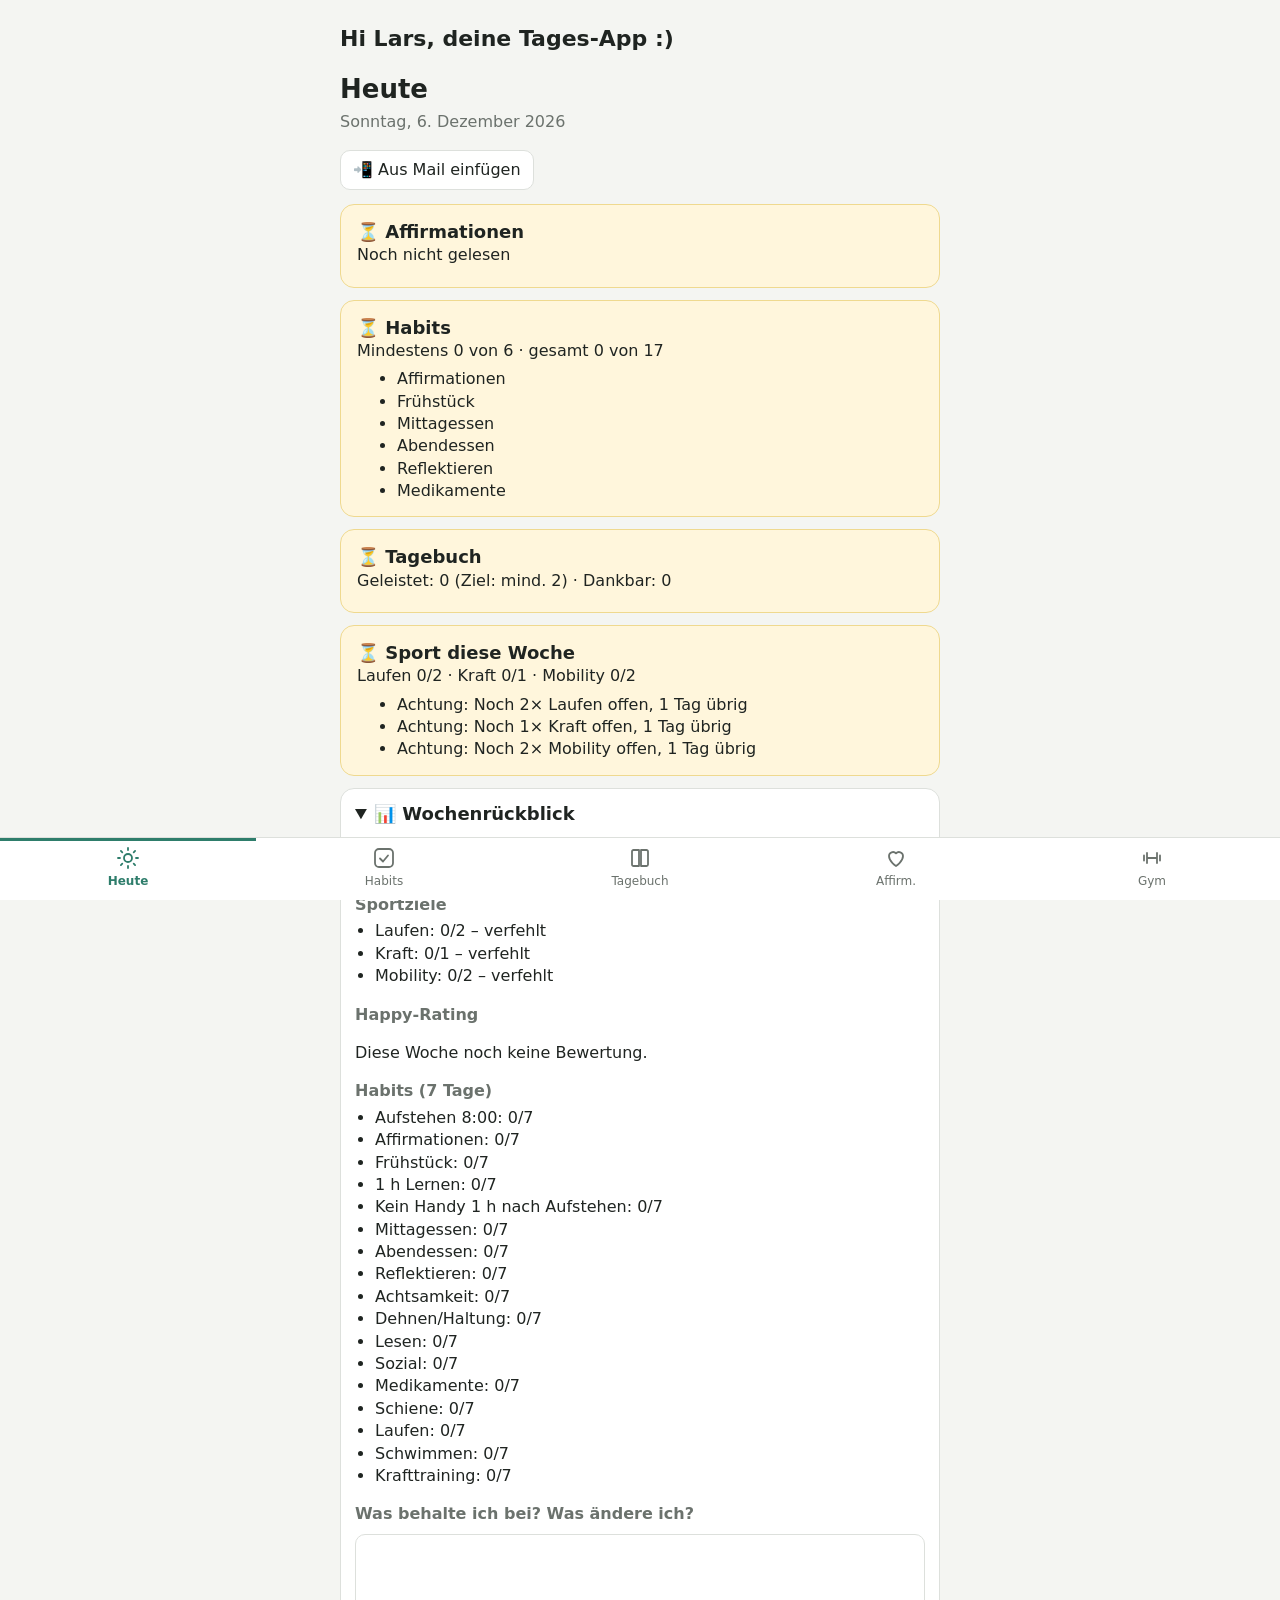
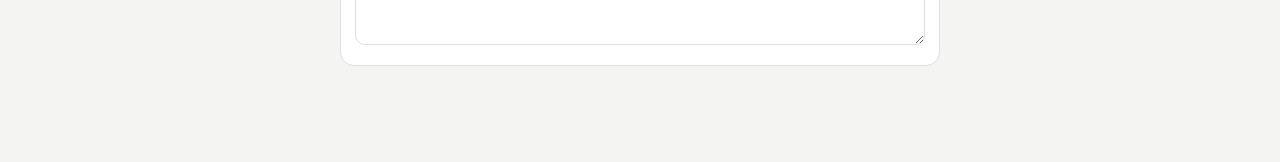
==== familie/index.html @ b6cd736b "Unterapp „Mein Tag“ in familie/: Kopie mit eigenem Speicher, Service Worker und Icon Haupt-App räumt" ====
<!DOCTYPE html>
<html lang="de">
<head>
  <!-- Zeichensatz: damit Umlaute (ä, ö, ü) richtig angezeigt werden -->
  <meta charset="UTF-8">
  <!-- Damit die Seite auf dem Handy nicht winzig verkleinert dargestellt wird -->
  <meta name="viewport" content="width=device-width, initial-scale=1, maximum-scale=1, user-scalable=no">
  <title>Mein Tag</title>
  <!-- Verbindet die Seite mit der Datei für das Aussehen -->
  <link rel="stylesheet" href="style.css">

  <!-- Der „Ausweis“ der App: Name, Symbol, Farben (für „Zum Startbildschirm“) -->
  <link rel="manifest" href="manifest.json">
  <!-- Symbol für iPhone/iPad und für den Browser-Tab -->
  <link rel="apple-touch-icon" href="apple-touch-icon.png">
  <link rel="icon" href="icon-192.png">
  <!-- Farbe der Statusleiste oben auf dem Handy -->
  <meta name="theme-color" content="#000000">
</head>
<body>
  <h1>Hi Lars, deine Tages-App :)</h1>

  <section id="heute">
    <h2>Heute</h2>
    <p id="heute-datum"></p>

    <!-- App-Code aus der Morgen-/Abend-Mail übernehmen (bleibt nur auf diesem Gerät) -->
    <button id="mailcode-knopf" class="nebenknopf">📲 Aus Mail einfügen</button>
    <p id="mailcode-meldung" class="hinweis"></p>
    <div id="mailcode-feld" class="versteckt">
      <p class="hinweis">Kopiere den App-Code aus der Mail (beginnt mit TAGESAPP1.) und füge ihn hier ein:</p>
      <textarea id="mailcode-text" rows="3"></textarea>
      <button id="mailcode-uebernehmen">Übernehmen</button>
    </div>
    <!-- Die Kästen füllt app.js automatisch -->
    <div id="heute-kaesten"></div>

    <!-- Wochenrückblick: aufklappbar, sonntags automatisch offen -->
    <details id="wochenrueckblick">
      <summary>📊 Wochenrückblick</summary>
      <div class="tagesleiste">
        <button id="woche-zurueck" title="Vorherige Woche">‹</button>
        <span id="woche-anzeige"></span>
        <button id="woche-vor" title="Nächste Woche">›</button>
      </div>
      <div id="wochenrueckblick-inhalt"></div>
    </details>
  </section>

  <section id="habits">
    <h2>Habits</h2>
    <!-- Datumsleiste zum Blättern (füllt app.js) – gleiche Leiste gibt es im Tagebuch -->
    <div class="tagesleiste">
      <button class="tag-zurueck" title="Vorheriger Tag">‹</button>
      <span class="tag-anzeige"></span>
      <button class="tag-vor" title="Nächster Tag">›</button>
    </div>
    <p class="frueherer-tag versteckt">
      Du bearbeitest einen früheren Tag. <button class="zu-heute">Zurück zu heute</button>
    </p>
    <p class="hinweis">Tippen: leer → ✓ erledigt → ½ teilweise → leer</p>
    <!-- Die Habits füllt app.js hier automatisch hinein -->
    <ul id="habit-liste"></ul>

    <!-- Tägliches Glücks-Rating -->
    <div id="happy">
      <label for="happy-regler">Wie happy war ich?</label>
      <output id="happy-wert">–</output>
      <input id="happy-regler" type="range" min="1" max="10" step="0.5" value="7">
    </div>

    <!-- Bearbeiten: Habits hinzufügen, umbenennen, entfernen -->
    <button id="habits-bearbeiten-knopf" class="nebenknopf">Habits bearbeiten</button>
    <form id="habit-neu" class="versteckt">
      <input id="habit-neu-name" placeholder="Neues Habit, z. B. Wasser trinken" required>
      <button type="submit">Hinzufügen</button>
    </form>

    <!-- Alten Verlauf aus der Notizen-App übernehmen (passiert nur auf diesem Gerät) -->
    <details id="import">
      <summary>Verlauf importieren</summary>
      <p class="hinweis">
        Kopiere die ganze Tabelle aus deiner Notizen-App (mit der Datumszeile oben)
        und füge sie hier ein. Die Daten bleiben nur auf diesem Gerät.
      </p>
      <textarea id="import-text" rows="6" placeholder="Tabelle hier einfügen …"></textarea>
      <button id="import-pruefen" class="nebenknopf">Prüfen</button>
      <p id="import-vorschau"></p>
      <button id="import-uebernehmen" class="versteckt">Übernehmen</button>
    </details>
  </section>

  <section id="tagebuch">
    <h2>Tagebuch</h2>
    <div class="tagesleiste">
      <button class="tag-zurueck" title="Vorheriger Tag">‹</button>
      <span class="tag-anzeige"></span>
      <button class="tag-vor" title="Nächster Tag">›</button>
    </div>
    <p class="frueherer-tag versteckt">
      Du bearbeitest einen früheren Tag. <button class="zu-heute">Zurück zu heute</button>
    </p>
    <!--
      Pro Liste ein Behälter für die Felder (füllt app.js) und ein „+“-Knopf darunter.
      data-art sagt, zu welcher Liste der Knopf gehört (dankbar oder fuerMich).
    -->
    <h3>Wofür ich dankbar bin</h3>
    <div id="tagebuch-dankbar"></div>
    <button class="tagebuch-plus" data-art="dankbar" title="Weiteres Feld">+</button>

    <h3>Was ich für mich getan habe</h3>
    <div id="tagebuch-fuerMich"></div>
    <button class="tagebuch-plus" data-art="fuerMich" title="Weiteres Feld">+</button>

    <h3>Frühere Tage</h3>
    <!-- Das Archiv füllt app.js hier automatisch hinein -->
    <div id="tagebuch-archiv"></div>
  </section>

  <section id="affirmationen">
    <h2>Affirmationen</h2>
    <!-- Die Sätze füllt app.js hier automatisch hinein -->
    <div id="affirmationen-text"></div>
    <button id="affirmationen-gelesen">Heute gelesen ✓</button>

    <!-- Text bearbeiten: wird nur auf diesem Gerät gespeichert -->
    <details id="affirmationen-bearbeiten">
      <summary>Affirmationen bearbeiten</summary>
      <p class="hinweis">
        Ein Satz pro Zeile. Zeilen mit <b>#</b> am Anfang werden Zwischenüberschriften,
        Zeilen mit <b>!</b> am Anfang werden hervorgehoben.
      </p>
      <textarea id="affirmationen-eingabe" rows="12"></textarea>
      <button id="affirmationen-speichern">Speichern</button>
    </details>
  </section>

  <!-- Untere Leiste zum Umschalten. data-bereich sagt, welche section der Knopf zeigt. -->
  <section id="gym">
    <h2>Gym</h2>
    <div class="tagesleiste">
      <button class="tag-zurueck" title="Vorheriger Tag">‹</button>
      <span class="tag-anzeige"></span>
      <button class="tag-vor" title="Nächster Tag">›</button>
    </div>
    <p class="frueherer-tag versteckt">
      Du bearbeitest einen früheren Tag. <button class="zu-heute">Zurück zu heute</button>
    </p>

    <!-- Welche Einheit? Der Plan schlägt sie nach Datum vor (Mo/Mi/Fr, A und B im Wechsel).
         Die Beschriftung der Knöpfe setzt app.js aus dem Plan. -->
    <div id="gym-einheiten">
      <button data-einheit="A">Gym A</button>
      <button data-einheit="B">Gym B</button>
    </div>
    <p id="gym-hinweis" class="hinweis"></p>

    <!-- Infofeld: gilt für alle Übungen -->
    <div class="gym-info">
      <strong>2 Sätze à 6–10 Wiederholungen · ca. 90 Sek. Satzpause</strong>
      <span>Vorher: 5–10 min laufen</span>
    </div>

    <!-- Die Übungen füllt app.js automatisch -->
    <div id="gym-uebungen"></div>

    <!-- Plan ändern: ✏️ ▲ ▼ ✕ und neue Übungen -->
    <button id="gym-bearbeiten-knopf" class="nebenknopf">✏️ Plan bearbeiten</button>

    <!-- Plan und bisherige Trainings per Code übernehmen (nur im Bearbeiten-Modus sichtbar) -->
    <details id="gym-import" class="versteckt">
      <summary>Plan und Training importieren</summary>
      <p class="hinweis">
        Füge hier den Plan-Code ein (beginnt mit GYMPLAN1.). Er ersetzt deinen Plan,
        schon gemachte Sätze bleiben erhalten. Alles bleibt auf diesem Gerät.
      </p>
      <textarea id="gym-import-text" rows="4" placeholder="GYMPLAN1.…"></textarea>
      <button id="gym-import-pruefen" class="nebenknopf">Prüfen</button>
      <p id="gym-import-meldung" class="hinweis"></p>
      <button id="gym-import-uebernehmen" class="versteckt">Übernehmen</button>
    </details>

    <!-- Fortschritt: Plan-Ring, Gesamtkurve und eine kleine Linie pro Übung -->
    <details id="gym-fortschritt" open>
      <summary>📈 Fortschritt</summary>
      <div id="gym-fortschritt-inhalt"></div>
    </details>
  </section>

  <!-- Die Symbole sind kleine selbst gezeichnete SVG-Bilder (Linien statt Fotos),
       sie färben sich automatisch mit der Textfarbe (currentColor). -->
  <nav>
    <button data-bereich="heute">
      <svg viewBox="0 0 24 24" aria-hidden="true"><circle cx="12" cy="12" r="4"/><path d="M12 2v2M12 20v2M2 12h2M20 12h2M4.9 4.9l1.4 1.4M17.7 17.7l1.4 1.4M4.9 19.1l1.4-1.4M17.7 6.3l1.4-1.4"/></svg>
      Heute
    </button>
    <button data-bereich="habits">
      <svg viewBox="0 0 24 24" aria-hidden="true"><rect x="3" y="3" width="18" height="18" rx="4"/><path d="M8 12.5l3 3 5-6"/></svg>
      Habits
    </button>
    <button data-bereich="tagebuch">
      <svg viewBox="0 0 24 24" aria-hidden="true"><path d="M4 5.5C4 4.7 4.7 4 5.5 4H11v16H5.5c-.8 0-1.5-.7-1.5-1.5zM20 5.5c0-.8-.7-1.5-1.5-1.5H13v16h5.5c.8 0 1.5-.7 1.5-1.5z"/></svg>
      Tagebuch
    </button>
    <button data-bereich="affirmationen">
      <svg viewBox="0 0 24 24" aria-hidden="true"><path d="M12 20s-7-4.4-7-10a4 4 0 0 1 7-2.6A4 4 0 0 1 19 10c0 5.6-7 10-7 10z"/></svg>
      Affirm.
    </button>
    <button data-bereich="gym">
      <svg viewBox="0 0 24 24" aria-hidden="true"><path d="M7 7v10M17 7v10M4 9.5v5M20 9.5v5M7 12h10"/></svg>
      Gym
    </button>
  </nav>

  <!-- Das JavaScript kommt ganz ans Ende, damit die Bereiche schon geladen sind -->
  <script src="app.js"></script>
</body>
</html>
---- familie/style.css ----
/* ===== Farbpalette =====
   Alle Farben stehen hier an EINER Stelle (sogenannte CSS-Variablen).
   Weiter unten wird nur noch mit var(--name) auf sie verwiesen.
   Probier's aus: Ändere --akzent, und die ganze App bekommt eine neue Farbe. */
:root {
  --akzent: #2e7d6b;          /* Hauptfarbe: Knöpfe, aktiver Tab, Haken */
  --hintergrund: #f4f5f2;     /* Seitenhintergrund */
  --karte: #ffffff;           /* Hintergrund von Kästen und Feldern */
  --text: #1f2421;
  --text-leise: #6b726d;      /* Nebeninfos wie Datum */
  --rand: #dde0dc;
  --offen: #fff6dc;           /* Startseite: noch offen */
  --offen-rand: #efd98f;
  --fertig: #e3f3e8;          /* Startseite: erledigt */
  --fertig-rand: #9fd1ae;
  --warnung: #c62828;         /* überfällige ToDos */
  color-scheme: light dark;   /* Datumsauswahl & Häkchen passen sich hell/dunkel an */
}

/* Dunkelmodus: Wenn das Handy dunkel eingestellt ist, gelten diese Farben */
@media (prefers-color-scheme: dark) {
  :root {
    --akzent: #6fcfb4;
    --hintergrund: #141716;
    --karte: #1f2321;
    --text: #e8ebe9;
    --text-leise: #9aa29d;
    --rand: #343a37;
    --offen: #3a3320;
    --offen-rand: #6b5b2a;
    --fertig: #1d3326;
    --fertig-rand: #2f5d40;
    --warnung: #ff8a80;
  }
}


/* ===== Grundlayout ===== */
/* Kein Doppeltipp-Zoom, keine automatische Textvergrößerung beim Drehen des Handys */
html {
  touch-action: manipulation;
  -webkit-text-size-adjust: 100%;
}

body {
  font-family: system-ui, sans-serif;
  background: var(--hintergrund);
  color: var(--text);
  margin: 0 auto;
  max-width: 600px;              /* auf großen Bildschirmen nicht zu breit */
  padding: 16px 16px 96px;       /* unten Platz lassen für die Leiste */
  line-height: 1.4;
}

h1 {
  font-size: 22px;
  margin: 8px 0 16px;
}

h2 {
  font-size: 26px;
  margin: 0 0 12px;
}

h3 {
  font-size: 16px;
  color: var(--text-leise);
  margin: 24px 0 8px;
}

/* Alle Eingabefelder und Knöpfe: gleiche Grundform */
input,
button {
  font: inherit;
  color: var(--text);
  background: var(--karte);
  border: 1px solid var(--rand);
  border-radius: 10px;
}

input {
  padding: 10px 12px;
}

select {
  font: inherit;
  color: var(--text);
  background: var(--karte);
  border: 1px solid var(--rand);
  border-radius: 10px;
  padding: 10px 12px;
}

button {
  padding: 8px 12px;
  cursor: pointer;
}

/* Knöpfe „Hinzufügen“: in der Akzentfarbe */
button[type="submit"] {
  background: var(--akzent);
  border-color: var(--akzent);
  color: var(--karte);
  font-weight: 600;
}



/* ===== Untere Leiste ===== */
nav {
  position: fixed;
  bottom: 0;
  left: 0;
  right: 0;
  display: flex;
  background: var(--karte);
  border-top: 1px solid var(--rand);
}

nav button {
  flex: 1;                       /* alle fünf Knöpfe gleich breit */
  display: flex;
  flex-direction: column;        /* Symbol oben, Wort darunter */
  align-items: center;
  gap: 3px;
  padding: 8px 2px 10px;
  font-size: 12px;
  border: none;
  border-radius: 0;
  background: none;
  color: var(--text-leise);
}

/* Die Symbole: nur Linien, Farbe = Textfarbe des Knopfs */
nav svg {
  width: 24px;
  height: 24px;
  fill: none;
  stroke: currentColor;
  stroke-width: 1.8;
  stroke-linecap: round;
  stroke-linejoin: round;
}

/* Der Knopf des gerade offenen Bereichs */
nav button.aktiv {
  color: var(--akzent);
  font-weight: bold;
  box-shadow: inset 0 3px 0 var(--akzent); /* farbiger Strich oben */
}


/* Kleine Erklärtexte */
.hinweis {
  color: var(--text-leise);
  font-size: 14px;
}

/* Fehlermeldung beim App-Code: gut sichtbar */
.hinweis.fehler {
  color: var(--warnung);
  background: var(--karte);
  border: 1px solid var(--warnung);
  border-radius: 10px;
  padding: 10px 12px;
}

/* Unauffällige Knöpfe wie „Habits bearbeiten“ oder „Prüfen“ */
.nebenknopf {
  display: block;
  margin: 8px 0 12px;
}

/* Große Textfelder (Import, Affirmationen bearbeiten) */
textarea {
  display: block;
  width: 100%;
  box-sizing: border-box;
  font: inherit;
  font-size: 16px;               /* unter 16 px zoomt das iPhone beim Antippen von selbst hinein */
  color: var(--text);
  background: var(--karte);
  border: 1px solid var(--rand);
  border-radius: 10px;
  padding: 10px 12px;
  margin: 8px 0;
}

/* Aufklapp-Kästen (Import, Affirmationen bearbeiten) */
#import,
#gym-import,
#affirmationen-bearbeiten {
  margin-top: 16px;
  padding: 12px 14px;
  background: var(--karte);
  border: 1px solid var(--rand);
  border-radius: 12px;
}

#import summary,
#gym-import summary,
#affirmationen-bearbeiten summary {
  cursor: pointer;
  color: var(--text-leise);
}


/* ===== Datumsleiste (Habits und Tagebuch) ===== */
.tagesleiste {
  display: flex;
  align-items: center;
  gap: 8px;
  margin-bottom: 8px;
}

.tagesleiste button {
  font-size: 22px;
  line-height: 1;
  padding: 8px 16px;
}

.tagesleiste button:disabled {
  opacity: 0.3;                  /* „›“ ist blass, wenn man schon bei heute ist */
  cursor: default;
}

.tag-anzeige,
#woche-anzeige {
  flex: 1;
  text-align: center;
  font-weight: 600;
}

/* Hinweis, wenn ein früherer Tag offen ist */
.frueherer-tag {
  background: var(--offen);
  border: 1px solid var(--offen-rand);
  border-radius: 12px;
  padding: 10px 12px;
  font-size: 15px;
}

.frueherer-tag button {
  margin-left: 4px;
  padding: 4px 10px;
  font-size: 14px;
}


/* ===== Habits ===== */
#habit-liste {
  list-style: none;
  padding: 0;
  margin: 0 0 16px;
}

#habit-liste li {
  display: flex;
  align-items: center;
  gap: 4px;
  margin-bottom: 6px;
}

/* Jedes Habit ist ein großer Knopf über die ganze Breite */
#habit-liste button.habit {
  flex: 1;                       /* nimmt den ganzen freien Platz */
  display: flex;
  align-items: center;
  gap: 12px;
  text-align: left;
  padding: 10px 12px;
  font-size: 17px;
  border-radius: 12px;
}

/* Das Kästchen links: leer, ✓ oder ½ */
.kaestchen {
  flex: none;
  width: 26px;
  height: 26px;
  border: 2px solid var(--rand);
  border-radius: 7px;
  display: flex;
  align-items: center;
  justify-content: center;
  font-weight: bold;
}

/* Erledigt: Kästchen voll in der Akzentfarbe */
#habit-liste .erledigt .kaestchen {
  background: var(--akzent);
  border-color: var(--akzent);
  color: var(--karte);
}

/* Teilweise: Kästchen mit farbigem Rand */
#habit-liste .teilweise .kaestchen {
  border-color: var(--akzent);
  color: var(--akzent);
}

/* ✏️ und ✕ nur im Bearbeiten-Modus zeigen */
#habit-liste button.bearbeiten {
  display: none;
  border: none;
  background: none;
  color: var(--text-leise);
}

#habit-liste.bearbeiten-modus button.bearbeiten {
  display: block;
}

/* Formular zum Hinzufügen */
#habit-neu {
  display: flex;
  gap: 8px;
  margin-bottom: 16px;
}

#habit-neu input {
  flex: 1;
}

/* Glücks-Rating */
#happy {
  display: flex;
  flex-wrap: wrap;
  align-items: center;
  justify-content: space-between;
  background: var(--karte);
  border: 1px solid var(--rand);
  border-radius: 12px;
  padding: 12px 14px;
}

#happy-wert {
  font-size: 22px;
  font-weight: bold;
  color: var(--akzent);
}

#happy-regler {
  flex: 1 1 100%;
  accent-color: var(--akzent);
  padding: 0;
  border: none;
  margin-top: 8px;
}

#happy-regler.unbewertet {
  opacity: 0.4;                  /* blass, solange heute noch nicht bewertet */
}

#import-uebernehmen,
#gym-import-uebernehmen {
  background: var(--akzent);
  border-color: var(--akzent);
  color: var(--karte);
  font-weight: 600;
}


/* ===== Gym ===== */
/* Farben der zwei Einheiten (Kurve und Legende) */
:root {
  --gym-a: #2e7d6b;
  --gym-b: #4a6fa5;
}

@media (prefers-color-scheme: dark) {
  :root {
    --gym-a: #6fcfb4;
    --gym-b: #8fb0e0;
  }
}

/* Auswahl Gym A / Gym B: zwei gleich breite Knöpfe */
#gym-einheiten {
  display: flex;
  gap: 8px;
  margin: 8px 0 4px;
}

#gym-einheiten button {
  flex: 1;
  padding: 10px;
  font-weight: 600;
}

#gym-einheiten button.aktiv {
  background: var(--akzent);
  border-color: var(--akzent);
  color: var(--karte);
}

/* Infofeld unter der Auswahl */
.gym-info {
  background: var(--karte);
  border: 1px solid var(--rand);
  border-radius: 12px;
  padding: 10px 14px;
  margin: 8px 0 12px;
  font-size: 14px;
}

.gym-info span {
  display: block;
  margin-top: 2px;
  color: var(--text-leise);
}

/* Eine Übung = eine Karte */
.gym-uebung {
  background: var(--karte);
  border: 1px solid var(--rand);
  border-radius: 12px;
  padding: 12px 14px;
  margin-bottom: 10px;
}

.gym-uebung strong {
  display: block;
}

/* Kleine graue Zeile: Gewichtsart · Pause · Notiz */
.gym-meta {
  display: block;
  font-size: 13px;
  color: var(--text-leise);
  margin: 2px 0 6px;
}

/* Hinweis „Gewicht erhöhen / reduzieren“ */
.gym-tipp {
  display: block;
  font-size: 14px;
  color: var(--akzent);
  margin-bottom: 6px;
}

/* Eine Satz-Zeile: „1 [kg] [Wdh.] [✓] Letztes Mal …“ */
.gym-satz {
  display: flex;
  align-items: center;
  gap: 6px;
  margin-top: 6px;
}

.gym-nummer {
  flex: none;
  width: 16px;
  font-size: 14px;
  color: var(--text-leise);
}

.gym-satz input {
  width: 54px;
  padding: 8px;
  text-align: center;
}

/* Vorgefüllter Vorschlag, noch nicht bestätigt: blass */
.gym-satz input.vorschlag {
  color: var(--text-leise);
}

.gym-haken {
  flex: none;
  width: 38px;
  padding: 8px 0;
  color: var(--text-leise);
}

/* Übung zum Abhaken (z. B. Dehnen): Name links, ✓ rechts */
.gym-haken-karte {
  display: flex;
  align-items: center;
  justify-content: space-between;
}

/* Gemachter Satz: ✓ in der Akzentfarbe, Felder mit grünem Rand */
.gym-satz.gemacht .gym-haken,
.gym-haken-karte.gemacht .gym-haken {
  background: var(--akzent);
  border-color: var(--akzent);
  color: var(--karte);
  font-weight: 700;
}

.gym-satz.gemacht input,
.gym-haken-karte.gemacht {
  border-color: var(--akzent);
}

.gym-letztes {
  flex: 1;
  font-size: 12px;
  color: var(--text-leise);
  text-align: right;
}

.gym-letztes.besser {
  color: var(--akzent);
  font-weight: 600;
}

/* Plan bearbeiten: eine Zeile pro Übung mit ▲ ▼ Name ✏️ ✕ */
.gym-edit-zeile {
  display: flex;
  align-items: center;
  gap: 4px;
  background: var(--karte);
  border: 1px solid var(--rand);
  border-radius: 12px;
  padding: 6px 8px;
  margin-bottom: 6px;
}

.gym-edit-zeile button {
  flex: none;
  padding: 8px 10px;
  border: none;
  background: none;
  color: var(--text-leise);
}

.gym-edit-zeile button:disabled {
  opacity: 0.25;
  cursor: default;
}

.gym-edit-name {
  flex: 1;
  font-size: 16px;
}

/* Formular für eine Übung */
.gym-edit-form {
  background: var(--karte);
  border: 1px solid var(--akzent);
  border-radius: 12px;
  padding: 12px 14px;
  margin-bottom: 10px;
}

.gym-edit-form label {
  display: block;
  margin-bottom: 8px;
}

.gym-edit-form label span {
  display: block;
  font-size: 13px;
  color: var(--text-leise);
  margin-bottom: 2px;
}

.gym-edit-form input,
.gym-edit-form select {
  width: 100%;
  box-sizing: border-box;
}

.gym-edit-knoepfe {
  display: flex;
  gap: 8px;
}

.gym-edit-knoepfe button[type="submit"] {
  flex: 1;
}

/* Fortschritt */
#gym-fortschritt {
  margin-top: 16px;
  padding: 12px 14px;
  background: var(--karte);
  border: 1px solid var(--rand);
  border-radius: 14px;
}

#gym-fortschritt summary {
  cursor: pointer;
  font-size: 18px;
  font-weight: bold;
}

/* Plan-Ring mit Text daneben */
.gym-ring-zeile {
  display: flex;
  align-items: center;
  gap: 16px;
  margin: 10px 0 4px;
}

.gym-ring-zeile > div {
  display: flex;
  flex-direction: column;
  gap: 2px;
  font-size: 14px;
  color: var(--text-leise);
}

.gym-ring-zeile strong {
  font-size: 18px;
  color: var(--text);
}

.gym-ring {
  flex: none;
  width: 104px;
  height: 104px;
}

.gym-ring .ring-spur {
  fill: none;
  stroke: var(--rand);
  stroke-width: 10;
}

.gym-ring .ring-fuellung {
  fill: none;
  stroke: var(--akzent);
  stroke-width: 10;
  stroke-linecap: round;
}

.gym-ring .ring-zahl {
  fill: var(--text);
  font-size: 22px;
  font-weight: 700;
}

/* Gesamtkurve */
.gym-kurve {
  width: 100%;
  height: auto;
  display: block;
  margin: 8px 0 0;
}

.gym-kurve .nulllinie {
  stroke: var(--rand);
  stroke-width: 1;
  stroke-dasharray: 4 3;
}

.gym-kurve .verlauf {
  fill: none;
  stroke: var(--text-leise);
  stroke-width: 2;
  stroke-linejoin: round;
}

.gym-kurve .achse {
  fill: var(--text-leise);
  font-size: 10px;
}

.gym-kurve .punkt { stroke: var(--karte); stroke-width: 2; }
.gym-kurve .punkt.A, .punkt-legende.A { fill: var(--gym-a); background: var(--gym-a); }
.gym-kurve .punkt.B, .punkt-legende.B { fill: var(--gym-b); background: var(--gym-b); }

/* Kleine farbige Punkte in der Legende */
.punkt-legende {
  display: inline-block;
  width: 10px;
  height: 10px;
  border-radius: 50%;
  margin: 0 4px 0 8px;
}

/* Eine kleine Linie pro Übung: Name | Linie | Prozent */
.gym-fortschritt-zeile {
  display: grid;
  grid-template-columns: 1fr 120px 3.6em;
  align-items: center;
  gap: 8px;
  font-size: 14px;
  margin: 6px 0;
}

.gym-fortschritt-zeile .wert {
  text-align: right;
  font-variant-numeric: tabular-nums;
}

.gym-fortschritt-zeile .wert.minus {
  color: var(--warnung);
}

.gym-linie {
  width: 120px;
  height: 28px;
}

.gym-linie .linie {
  fill: none;
  stroke: var(--akzent);
  stroke-width: 2;
  stroke-linejoin: round;
  stroke-linecap: round;
}

.gym-linie .linie-punkt {
  fill: var(--akzent);
}


/* ===== Affirmationen ===== */
#affirmationen-text ul {
  list-style: none;
  padding: 0;
  margin: 0;
}

#affirmationen-text li {
  font-size: 18px;
  padding: 10px 0;
  border-bottom: 1px solid var(--rand);
}

/* Die besondere Zeile am Ende („! …“) */
.hervorgehoben {
  margin: 20px 0;
  padding: 16px;
  font-size: 19px;
  font-weight: 600;
  text-align: center;
  background: var(--fertig);
  border: 1px solid var(--fertig-rand);
  border-radius: 14px;
}

#affirmationen-gelesen {
  display: block;
  width: 100%;
  margin-top: 8px;
  padding: 14px;
  font-weight: 600;
  background: var(--akzent);
  border-color: var(--akzent);
  color: var(--karte);
}

/* Nach dem Antippen: dezent, damit der Lächel-Kasten auffälliger bleibt */
#affirmationen-gelesen.fertig {
  background: var(--karte);
  border-color: var(--rand);
  color: var(--akzent);
}


/* ===== Tagebuch ===== */
.tagebuch-feld {
  display: block;
  width: 100%;
  box-sizing: border-box;        /* Rand zählt zur Breite, sonst ragt das Feld rechts raus */
  margin-bottom: 8px;
}

/* „+“-Knopf unter jeder Liste: ein weiteres Feld */
.tagebuch-plus {
  display: block;
  width: 100%;
  padding: 8px;
  font-size: 22px;
  line-height: 1;
  color: var(--akzent);
  background: none;
  border: 1px dashed var(--akzent);
}

/* Archiv: jeder frühere Tag ein aufklappbarer Kasten */
#tagebuch-archiv {
  color: var(--text-leise);
}

#tagebuch-archiv details {
  background: var(--karte);
  color: var(--text);
  border: 1px solid var(--rand);
  border-radius: 12px;
  padding: 12px 14px;
  margin-bottom: 8px;
}

#tagebuch-archiv summary {
  cursor: pointer;
}

#tagebuch-archiv strong {
  display: block;
  margin-top: 10px;
}

#tagebuch-archiv ul {
  margin: 4px 0;
}


/* ===== Startseite ===== */
#heute-datum {
  color: var(--text-leise);
  margin-top: -8px;
}

.heute-kasten {
  display: block;
  width: 100%;
  text-align: left;
  background: var(--offen);      /* gelblich = noch offen */
  border: 1px solid var(--offen-rand);
  border-radius: 14px;
  padding: 14px 16px;
  margin-bottom: 12px;
}

.heute-kasten.fertig {
  background: var(--fertig);     /* grünlich = erledigt */
  border-color: var(--fertig-rand);
}

.heute-kasten strong {
  display: block;
  font-size: 18px;
}

.heute-kasten ul {
  margin: 6px 0 0;
}

/* Neutrale Kästen (Schlafenszeit, Infos aus der Mail): weder gelb noch grün */
.heute-kasten.neutral {
  box-sizing: border-box;
  background: var(--karte);
  border-color: var(--rand);
}

.heute-kasten.neutral input {
  padding: 2px 6px;
  margin: 0 2px;
}

/* Wochenrückblick */
#wochenrueckblick {
  margin-top: 4px;
  padding: 12px 14px;
  background: var(--karte);
  border: 1px solid var(--rand);
  border-radius: 14px;
}

#wochenrueckblick summary {
  cursor: pointer;
  font-size: 18px;
  font-weight: bold;
}

#wochenrueckblick .tagesleiste {
  margin-top: 12px;
}

#wochenrueckblick h3 {
  margin: 16px 0 4px;
}

#wochenrueckblick ul {
  margin: 0;
  padding-left: 20px;
}


/* ===== Hilfsklasse ===== */
/* Wer diese Klasse hat, wird nicht angezeigt (für die Tab-Navigation) */
.versteckt {
  display: none !important; /* !important = gewinnt immer, auch gegen Regeln mit #id */
}
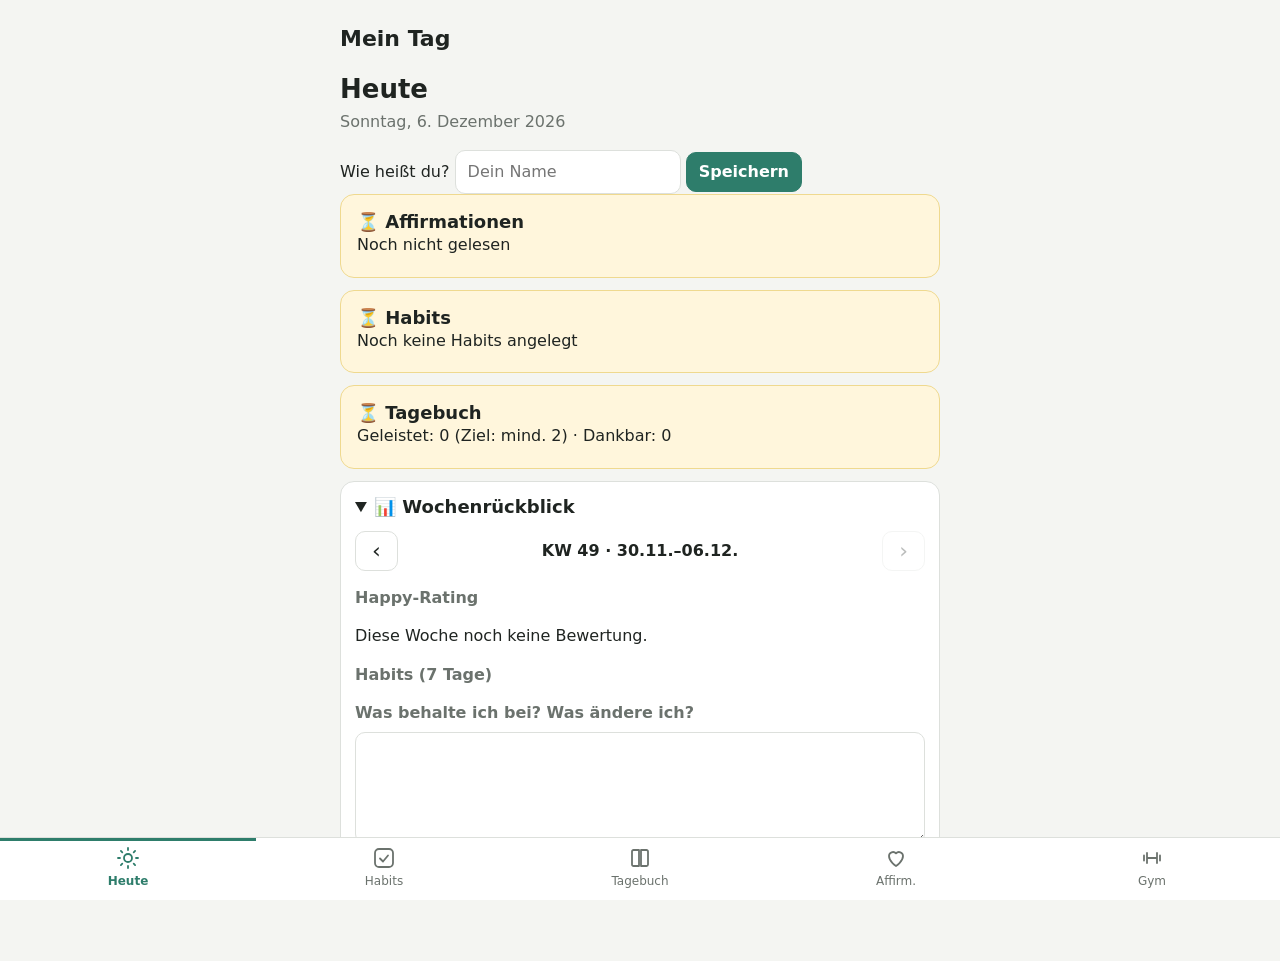
==== commit 36bae61e: "Mein Tag: Persönliches entfernt, leerer Start Kein Mail-Code, keine Morgenroutine-Challenge, kein Im" ====
--- a/familie/index.html
+++ b/familie/index.html
@@ -18,20 +18,20 @@
   <meta name="theme-color" content="#000000">
 </head>
 <body>
-  <h1>Hi Lars, deine Tages-App :)</h1>
+  <!-- „Hallo …“ mit Namen, sonst „Mein Tag“ (setzt app.js) -->
+  <h1 id="begruessung">Mein Tag</h1>
 
   <section id="heute">
     <h2>Heute</h2>
     <p id="heute-datum"></p>
 
-    <!-- App-Code aus der Morgen-/Abend-Mail übernehmen (bleibt nur auf diesem Gerät) -->
-    <button id="mailcode-knopf" class="nebenknopf">📲 Aus Mail einfügen</button>
-    <p id="mailcode-meldung" class="hinweis"></p>
-    <div id="mailcode-feld" class="versteckt">
-      <p class="hinweis">Kopiere den App-Code aus der Mail (beginnt mit TAGESAPP1.) und füge ihn hier ein:</p>
-      <textarea id="mailcode-text" rows="3"></textarea>
-      <button id="mailcode-uebernehmen">Übernehmen</button>
-    </div>
+    <!-- Erster Start: Namen eintragen (verschwindet danach) -->
+    <form id="name-form" class="versteckt">
+      <label for="name-eingabe">Wie heißt du?</label>
+      <input id="name-eingabe" placeholder="Dein Name" autocomplete="given-name">
+      <button type="submit">Speichern</button>
+    </form>
+
     <!-- Die Kästen füllt app.js automatisch -->
     <div id="heute-kaesten"></div>
 
@@ -59,6 +59,10 @@
       Du bearbeitest einen früheren Tag. <button class="zu-heute">Zurück zu heute</button>
     </p>
     <p class="hinweis">Tippen: leer → ✓ erledigt → ½ teilweise → leer</p>
+    <p id="habits-leer" class="hinweis versteckt">
+      Noch keine Habits. Tippe auf „Habits bearbeiten“, um deine ersten anzulegen.
+      Mit ☆ markierst du Mindest-Habits: Sind die erledigt, gilt der Tag als geschafft.
+    </p>
     <!-- Die Habits füllt app.js hier automatisch hinein -->
     <ul id="habit-liste"></ul>
 
@@ -75,19 +79,6 @@
       <input id="habit-neu-name" placeholder="Neues Habit, z. B. Wasser trinken" required>
       <button type="submit">Hinzufügen</button>
     </form>
-
-    <!-- Alten Verlauf aus der Notizen-App übernehmen (passiert nur auf diesem Gerät) -->
-    <details id="import">
-      <summary>Verlauf importieren</summary>
-      <p class="hinweis">
-        Kopiere die ganze Tabelle aus deiner Notizen-App (mit der Datumszeile oben)
-        und füge sie hier ein. Die Daten bleiben nur auf diesem Gerät.
-      </p>
-      <textarea id="import-text" rows="6" placeholder="Tabelle hier einfügen …"></textarea>
-      <button id="import-pruefen" class="nebenknopf">Prüfen</button>
-      <p id="import-vorschau"></p>
-      <button id="import-uebernehmen" class="versteckt">Übernehmen</button>
-    </details>
   </section>
 
   <section id="tagebuch">
@@ -147,38 +138,13 @@
       Du bearbeitest einen früheren Tag. <button class="zu-heute">Zurück zu heute</button>
     </p>
 
-    <!-- Welche Einheit? Der Plan schlägt sie nach Datum vor (Mo/Mi/Fr, A und B im Wechsel).
-         Die Beschriftung der Knöpfe setzt app.js aus dem Plan. -->
-    <div id="gym-einheiten">
-      <button data-einheit="A">Gym A</button>
-      <button data-einheit="B">Gym B</button>
-    </div>
     <p id="gym-hinweis" class="hinweis"></p>
-
-    <!-- Infofeld: gilt für alle Übungen -->
-    <div class="gym-info">
-      <strong>2 Sätze à 6–10 Wiederholungen · ca. 90 Sek. Satzpause</strong>
-      <span>Vorher: 5–10 min laufen</span>
-    </div>
 
     <!-- Die Übungen füllt app.js automatisch -->
     <div id="gym-uebungen"></div>
 
     <!-- Plan ändern: ✏️ ▲ ▼ ✕ und neue Übungen -->
     <button id="gym-bearbeiten-knopf" class="nebenknopf">✏️ Plan bearbeiten</button>
-
-    <!-- Plan und bisherige Trainings per Code übernehmen (nur im Bearbeiten-Modus sichtbar) -->
-    <details id="gym-import" class="versteckt">
-      <summary>Plan und Training importieren</summary>
-      <p class="hinweis">
-        Füge hier den Plan-Code ein (beginnt mit GYMPLAN1.). Er ersetzt deinen Plan,
-        schon gemachte Sätze bleiben erhalten. Alles bleibt auf diesem Gerät.
-      </p>
-      <textarea id="gym-import-text" rows="4" placeholder="GYMPLAN1.…"></textarea>
-      <button id="gym-import-pruefen" class="nebenknopf">Prüfen</button>
-      <p id="gym-import-meldung" class="hinweis"></p>
-      <button id="gym-import-uebernehmen" class="versteckt">Übernehmen</button>
-    </details>
 
     <!-- Fortschritt: Plan-Ring, Gesamtkurve und eine kleine Linie pro Übung -->
     <details id="gym-fortschritt" open>
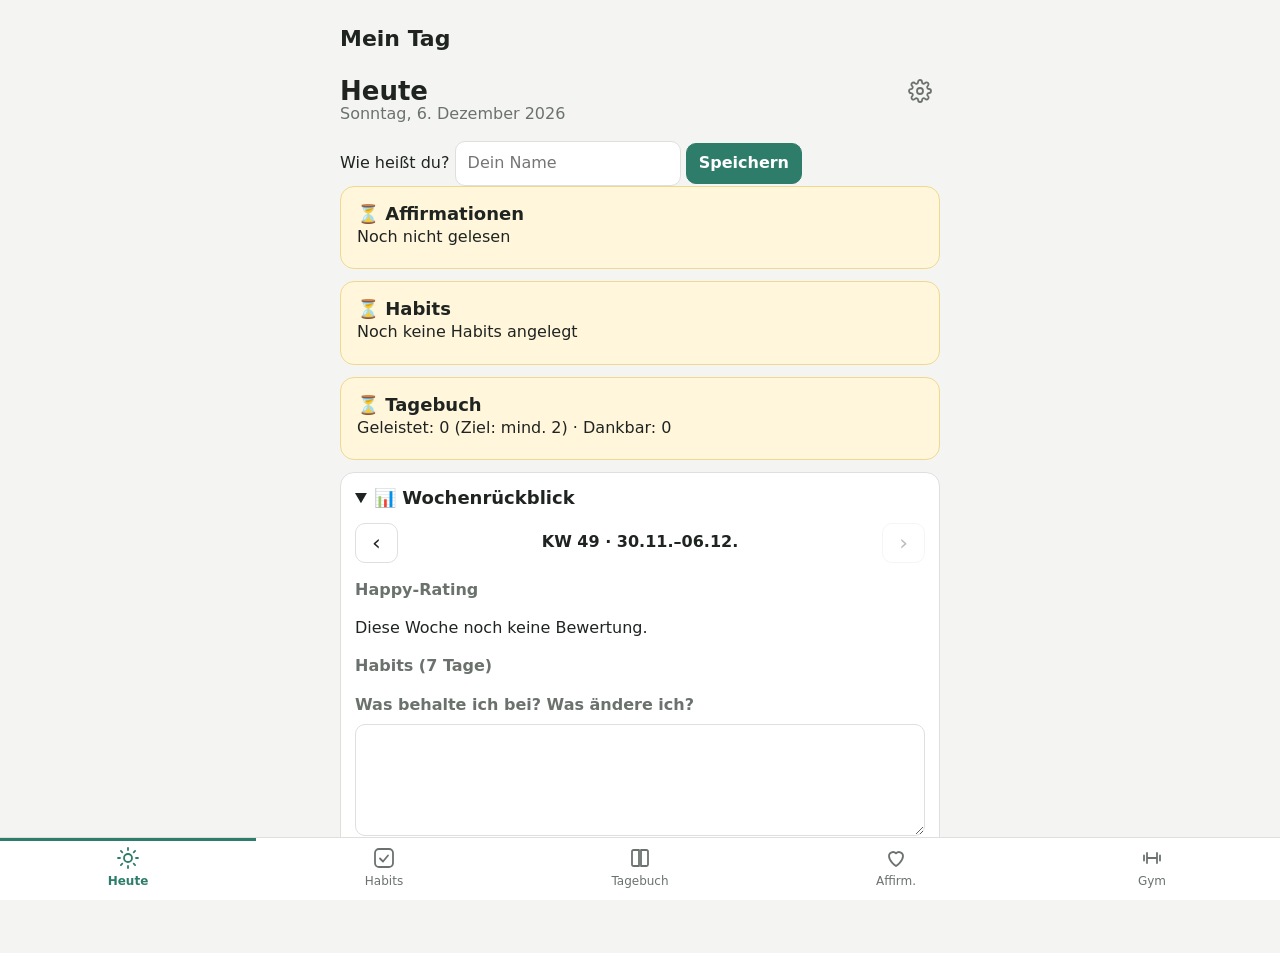
==== commit 18d95f2a: "Mein Tag: Einstellungsseite (Zahnrad in Heute) Bereiche und Startseiten-Kästen ein-/ausblenden, Name" ====
--- a/familie/index.html
+++ b/familie/index.html
@@ -22,7 +22,13 @@
   <h1 id="begruessung">Mein Tag</h1>
 
   <section id="heute">
-    <h2>Heute</h2>
+    <!-- Überschrift mit Zahnrad rechts daneben: öffnet die Einstellungen -->
+    <div class="kopfzeile">
+      <h2>Heute</h2>
+      <button id="einstellungen-knopf" class="symbolknopf" title="Einstellungen" aria-label="Einstellungen">
+        <svg viewBox="0 0 24 24" aria-hidden="true"><circle cx="12" cy="12" r="3"/><path d="M19.4 15a1.7 1.7 0 0 0 .3 1.8l.1.1a2 2 0 1 1-2.8 2.8l-.1-.1a1.7 1.7 0 0 0-1.8-.3 1.7 1.7 0 0 0-1 1.5V21a2 2 0 1 1-4 0v-.1a1.7 1.7 0 0 0-1.1-1.5 1.7 1.7 0 0 0-1.8.3l-.1.1a2 2 0 1 1-2.8-2.8l.1-.1a1.7 1.7 0 0 0 .3-1.8 1.7 1.7 0 0 0-1.5-1H3a2 2 0 1 1 0-4h.1a1.7 1.7 0 0 0 1.5-1.1 1.7 1.7 0 0 0-.3-1.8l-.1-.1a2 2 0 1 1 2.8-2.8l.1.1a1.7 1.7 0 0 0 1.8.3H9a1.7 1.7 0 0 0 1-1.5V3a2 2 0 1 1 4 0v.1a1.7 1.7 0 0 0 1 1.5 1.7 1.7 0 0 0 1.8-.3l.1-.1a2 2 0 1 1 2.8 2.8l-.1.1a1.7 1.7 0 0 0-.3 1.8V9a1.7 1.7 0 0 0 1.5 1H21a2 2 0 1 1 0 4h-.1a1.7 1.7 0 0 0-1.5 1z"/></svg>
+      </button>
+    </div>
     <p id="heute-datum"></p>
 
     <!-- Erster Start: Namen eintragen (verschwindet danach) -->
@@ -153,6 +159,39 @@
     </details>
   </section>
 
+  <!-- Einstellungen: erreichbar über das Zahnrad in „Heute“ (kein eigener Knopf unten).
+       Die Listen mit Schaltern füllt app.js. Alles wird nur auf diesem Gerät gespeichert. -->
+  <section id="einstellungen">
+    <div class="kopfzeile">
+      <h2>Einstellungen</h2>
+      <button id="einstellungen-fertig" class="nebenknopf">Fertig</button>
+    </div>
+
+    <h3>Name</h3>
+    <input id="einstellungen-name" placeholder="Dein Name" autocomplete="given-name">
+
+    <h3>Bereiche</h3>
+    <p class="hinweis">Welche Bereiche unten in der Leiste erscheinen.</p>
+    <div id="einstellungen-reiter" class="schalter-liste"></div>
+
+    <h3>Startseite</h3>
+    <p class="hinweis">Was „Heute“ anzeigt.</p>
+    <div id="einstellungen-kaesten" class="schalter-liste"></div>
+
+    <h3>Sport</h3>
+    <p class="hinweis">
+      Wochenziele aus deinen Habits, z. B. „Spazieren 3× pro Woche“.
+      Gezählt werden nur volle Häkchen (✓).
+    </p>
+    <div id="einstellungen-sport"></div>
+
+    <h3>Gym</h3>
+    <label class="einstellung-zeile">
+      <span>Trainings pro Woche (Ziel)</span>
+      <input id="einstellungen-gym-ziel" type="number" min="1" max="7" inputmode="numeric">
+    </label>
+  </section>
+
   <!-- Die Symbole sind kleine selbst gezeichnete SVG-Bilder (Linien statt Fotos),
        sie färben sich automatisch mit der Textfarbe (currentColor). -->
   <nav>
--- a/familie/style.css
+++ b/familie/style.css
@@ -872,6 +872,84 @@
 }
 
 
+/* ===== Einstellungen ===== */
+
+/* Überschrift links, Knopf (Zahnrad oder „Fertig“) rechts */
+.kopfzeile {
+  display: flex;
+  align-items: center;
+  justify-content: space-between;
+  gap: 12px;
+}
+
+.kopfzeile h2 {
+  margin: 0;
+}
+
+.kopfzeile .nebenknopf {
+  margin: 0;
+}
+
+/* Knopf nur mit Symbol, z. B. das Zahnrad */
+.symbolknopf {
+  border: none;
+  background: none;
+  padding: 8px;
+  color: var(--text-leise);
+}
+
+.symbolknopf svg {
+  width: 24px;
+  height: 24px;
+  display: block;
+  fill: none;
+  stroke: currentColor;
+  stroke-width: 1.8;
+  stroke-linecap: round;
+  stroke-linejoin: round;
+}
+
+/* Eine Zeile: Text links, Schalter oder Eingabe rechts */
+.einstellung-zeile {
+  display: flex;
+  align-items: center;
+  gap: 8px;
+  padding: 10px 0;
+  border-bottom: 1px solid var(--rand);
+}
+
+.einstellung-zeile > span:first-child {
+  flex: 1;                       /* der Text nimmt den freien Platz */
+}
+
+.einstellung-zeile.gesperrt {
+  color: var(--text-leise);
+}
+
+.einstellung-zeile input[type="number"] {
+  width: 4em;
+  font-size: 16px;
+}
+
+.einstellung-zeile select {
+  flex: 1;
+  font-size: 16px;
+}
+
+#einstellungen-name {
+  width: 100%;
+  box-sizing: border-box;
+  font-size: 16px;
+}
+
+/* Schalter: etwas größer, damit man ihn gut trifft */
+.schalter {
+  width: 22px;
+  height: 22px;
+  accent-color: var(--akzent);
+}
+
+
 /* ===== Hilfsklasse ===== */
 /* Wer diese Klasse hat, wird nicht angezeigt (für die Tab-Navigation) */
 .versteckt {
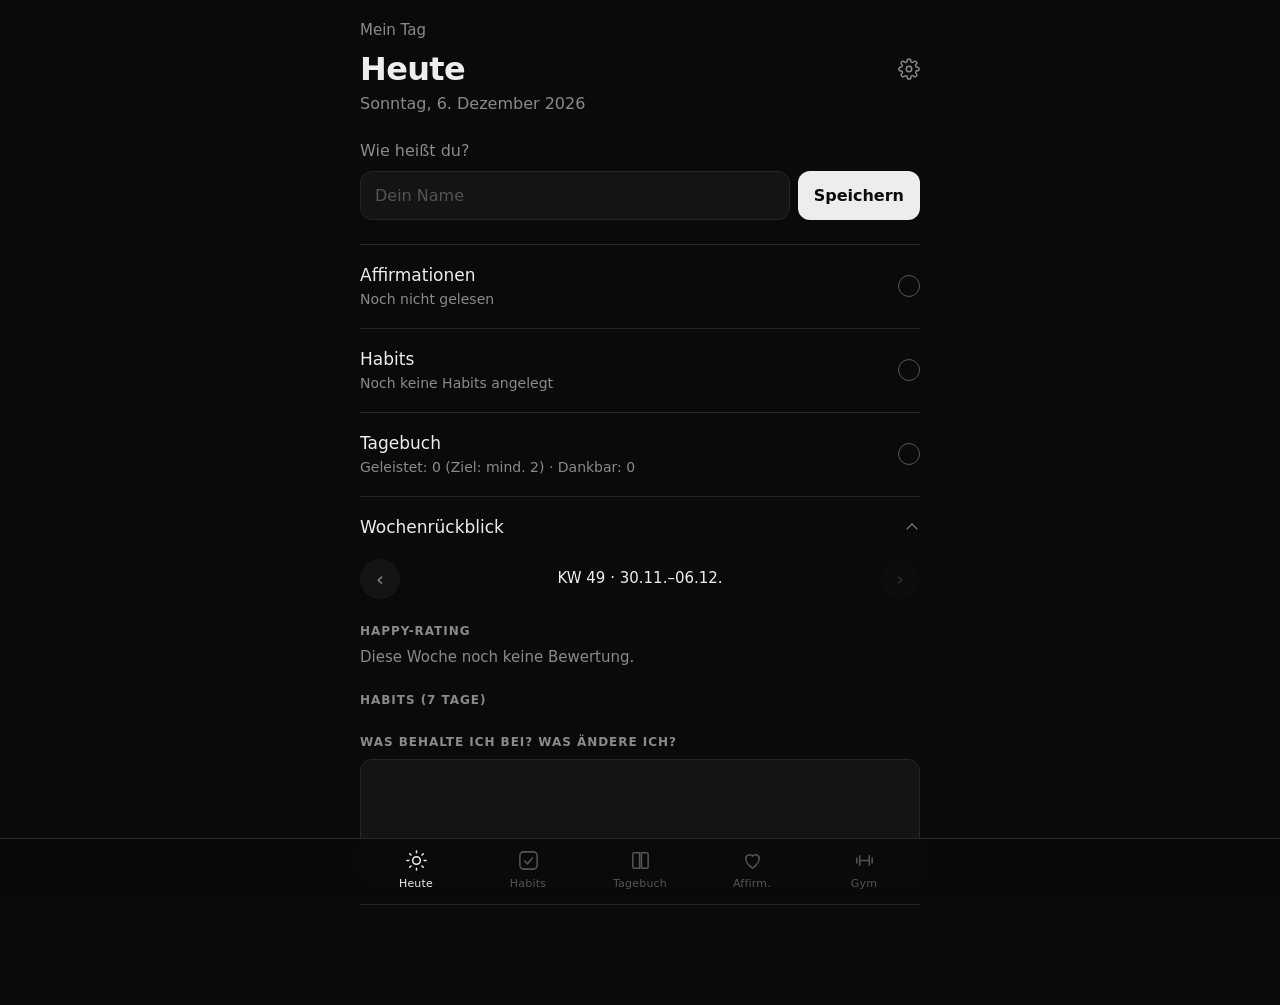
==== commit 404ccd54: "Mein Tag: neues dunkles Design, Linien-Symbole statt Emojis Fast schwarzer Hintergrund, ein warmer A" ====
--- a/familie/index.html
+++ b/familie/index.html
@@ -4,7 +4,7 @@
   <!-- Zeichensatz: damit Umlaute (ä, ö, ü) richtig angezeigt werden -->
   <meta charset="UTF-8">
   <!-- Damit die Seite auf dem Handy nicht winzig verkleinert dargestellt wird -->
-  <meta name="viewport" content="width=device-width, initial-scale=1, maximum-scale=1, user-scalable=no">
+  <meta name="viewport" content="width=device-width, initial-scale=1, maximum-scale=1, user-scalable=no, viewport-fit=cover">
   <title>Mein Tag</title>
   <!-- Verbindet die Seite mit der Datei für das Aussehen -->
   <link rel="stylesheet" href="style.css">
@@ -43,7 +43,7 @@
 
     <!-- Wochenrückblick: aufklappbar, sonntags automatisch offen -->
     <details id="wochenrueckblick">
-      <summary>📊 Wochenrückblick</summary>
+      <summary>Wochenrückblick</summary>
       <div class="tagesleiste">
         <button id="woche-zurueck" title="Vorherige Woche">‹</button>
         <span id="woche-anzeige"></span>
@@ -64,10 +64,10 @@
     <p class="frueherer-tag versteckt">
       Du bearbeitest einen früheren Tag. <button class="zu-heute">Zurück zu heute</button>
     </p>
-    <p class="hinweis">Tippen: leer → ✓ erledigt → ½ teilweise → leer</p>
+    <p class="hinweis">Einmal tippen: erledigt · zweimal: teilweise · dreimal: wieder leer</p>
     <p id="habits-leer" class="hinweis versteckt">
       Noch keine Habits. Tippe auf „Habits bearbeiten“, um deine ersten anzulegen.
-      Mit ☆ markierst du Mindest-Habits: Sind die erledigt, gilt der Tag als geschafft.
+      Mit dem Stern markierst du Mindest-Habits: Sind die erledigt, gilt der Tag als geschafft.
     </p>
     <!-- Die Habits füllt app.js hier automatisch hinein -->
     <ul id="habit-liste"></ul>
@@ -118,7 +118,7 @@
     <h2>Affirmationen</h2>
     <!-- Die Sätze füllt app.js hier automatisch hinein -->
     <div id="affirmationen-text"></div>
-    <button id="affirmationen-gelesen">Heute gelesen ✓</button>
+    <button id="affirmationen-gelesen">Heute gelesen</button>
 
     <!-- Text bearbeiten: wird nur auf diesem Gerät gespeichert -->
     <details id="affirmationen-bearbeiten">
@@ -149,12 +149,12 @@
     <!-- Die Übungen füllt app.js automatisch -->
     <div id="gym-uebungen"></div>
 
-    <!-- Plan ändern: ✏️ ▲ ▼ ✕ und neue Übungen -->
-    <button id="gym-bearbeiten-knopf" class="nebenknopf">✏️ Plan bearbeiten</button>
+    <!-- Plan ändern: verschieben, ändern, entfernen und neue Übungen -->
+    <button id="gym-bearbeiten-knopf" class="nebenknopf">Plan bearbeiten</button>
 
     <!-- Fortschritt: Plan-Ring, Gesamtkurve und eine kleine Linie pro Übung -->
     <details id="gym-fortschritt" open>
-      <summary>📈 Fortschritt</summary>
+      <summary>Fortschritt</summary>
       <div id="gym-fortschritt-inhalt"></div>
     </details>
   </section>
@@ -181,7 +181,7 @@
     <h3>Sport</h3>
     <p class="hinweis">
       Wochenziele aus deinen Habits, z. B. „Spazieren 3× pro Woche“.
-      Gezählt werden nur volle Häkchen (✓).
+      Gezählt werden nur ganz erledigte Tage, nicht „teilweise“.
     </p>
     <div id="einstellungen-sport"></div>
 
--- a/familie/style.css
+++ b/familie/style.css
@@ -1,37 +1,20 @@
 /* ===== Farbpalette =====
    Alle Farben stehen hier an EINER Stelle (sogenannte CSS-Variablen).
    Weiter unten wird nur noch mit var(--name) auf sie verwiesen.
-   Probier's aus: Ändere --akzent, und die ganze App bekommt eine neue Farbe. */
+   Die App ist immer dunkel: fast schwarz, helle Schrift, ein warmer Akzent. */
 :root {
-  --akzent: #2e7d6b;          /* Hauptfarbe: Knöpfe, aktiver Tab, Haken */
-  --hintergrund: #f4f5f2;     /* Seitenhintergrund */
-  --karte: #ffffff;           /* Hintergrund von Kästen und Feldern */
-  --text: #1f2421;
-  --text-leise: #6b726d;      /* Nebeninfos wie Datum */
-  --rand: #dde0dc;
-  --offen: #fff6dc;           /* Startseite: noch offen */
-  --offen-rand: #efd98f;
-  --fertig: #e3f3e8;          /* Startseite: erledigt */
-  --fertig-rand: #9fd1ae;
-  --warnung: #c62828;         /* überfällige ToDos */
-  color-scheme: light dark;   /* Datumsauswahl & Häkchen passen sich hell/dunkel an */
-}
-
-/* Dunkelmodus: Wenn das Handy dunkel eingestellt ist, gelten diese Farben */
-@media (prefers-color-scheme: dark) {
-  :root {
-    --akzent: #6fcfb4;
-    --hintergrund: #141716;
-    --karte: #1f2321;
-    --text: #e8ebe9;
-    --text-leise: #9aa29d;
-    --rand: #343a37;
-    --offen: #3a3320;
-    --offen-rand: #6b5b2a;
-    --fertig: #1d3326;
-    --fertig-rand: #2f5d40;
-    --warnung: #ff8a80;
-  }
+  --hintergrund: #0a0a0a;     /* Seitenhintergrund, passt zum Icon */
+  --flaeche: #141414;         /* Karten und Eingabefelder */
+  --flaeche-hell: #1e1e1e;    /* Knöpfe, Felder in Karten */
+  --rand: #262626;            /* feine Trennlinien */
+  --text: #ededed;
+  --text-leise: #8a8a8a;      /* Nebeninfos wie Datum */
+  --text-blass: #555555;      /* Inaktives, Platzhalter */
+  --akzent: #d8c8a2;          /* der einzige Farbton: erledigt, aktiv, Fortschritt */
+  --akzent-text: #0a0a0a;     /* Schrift auf dem Akzent */
+  --warnung: #e08a7a;
+  --radius: 12px;
+  color-scheme: dark;         /* Datumsauswahl & Tastatur ebenfalls dunkel */
 }
 
 
@@ -40,70 +23,161 @@
 html {
   touch-action: manipulation;
   -webkit-text-size-adjust: 100%;
+  background: var(--hintergrund);
 }
 
 body {
-  font-family: system-ui, sans-serif;
+  /* Systemschrift: auf dem iPhone San Francisco, auf Android Roboto – nichts aus dem Netz */
+  font-family: -apple-system, BlinkMacSystemFont, "Segoe UI", system-ui, sans-serif;
+  font-size: 16px;
+  line-height: 1.45;
   background: var(--hintergrund);
   color: var(--text);
   margin: 0 auto;
-  max-width: 600px;              /* auf großen Bildschirmen nicht zu breit */
-  padding: 16px 16px 96px;       /* unten Platz lassen für die Leiste */
-  line-height: 1.4;
-}
-
+  max-width: 560px;              /* auf großen Bildschirmen nicht zu breit */
+  /* Oben/unten Platz für Statusleiste, Kamera-Aussparung und die untere Leiste */
+  padding: calc(env(safe-area-inset-top) + 20px) 20px calc(env(safe-area-inset-bottom) + 100px);
+  -webkit-font-smoothing: antialiased;
+}
+
+/* Begrüßung: klein und leise über der großen Überschrift */
 h1 {
-  font-size: 22px;
-  margin: 8px 0 16px;
+  font-size: 15px;
+  font-weight: 500;
+  color: var(--text-leise);
+  margin: 0 0 4px;
 }
 
 h2 {
-  font-size: 26px;
-  margin: 0 0 12px;
-}
-
+  font-size: 32px;
+  font-weight: 600;
+  letter-spacing: -0.02em;
+  margin: 0 0 4px;
+}
+
+/* Zwischenüberschriften: klein, gesperrt, in Großbuchstaben */
 h3 {
-  font-size: 16px;
-  color: var(--text-leise);
-  margin: 24px 0 8px;
+  font-size: 12px;
+  font-weight: 600;
+  letter-spacing: 0.08em;
+  text-transform: uppercase;
+  color: var(--text-leise);
+  margin: 36px 0 10px;
 }
 
 /* Alle Eingabefelder und Knöpfe: gleiche Grundform */
 input,
+select,
+textarea,
 button {
   font: inherit;
+  font-size: 16px;               /* unter 16 px zoomt das iPhone beim Antippen von selbst hinein */
   color: var(--text);
-  background: var(--karte);
+}
+
+input,
+select,
+textarea {
+  background: var(--flaeche);
   border: 1px solid var(--rand);
-  border-radius: 10px;
-}
-
-input {
-  padding: 10px 12px;
-}
-
-select {
-  font: inherit;
-  color: var(--text);
-  background: var(--karte);
-  border: 1px solid var(--rand);
-  border-radius: 10px;
-  padding: 10px 12px;
+  border-radius: var(--radius);
+  padding: 12px 14px;
+  outline: none;
+}
+
+input:focus,
+select:focus,
+textarea:focus {
+  border-color: var(--text-blass);
+}
+
+input::placeholder,
+textarea::placeholder {
+  color: var(--text-blass);
 }
 
 button {
-  padding: 8px 12px;
+  background: var(--flaeche-hell);
+  border: none;
+  border-radius: var(--radius);
+  padding: 11px 16px;
   cursor: pointer;
-}
-
-/* Knöpfe „Hinzufügen“: in der Akzentfarbe */
+  -webkit-tap-highlight-color: transparent;
+}
+
+button:active {
+  opacity: 0.7;
+}
+
+/* Hauptknöpfe („Hinzufügen“, „Speichern“): hell auf dunkel */
 button[type="submit"] {
-  background: var(--akzent);
-  border-color: var(--akzent);
-  color: var(--karte);
+  background: var(--text);
+  color: var(--hintergrund);
   font-weight: 600;
 }
 
+textarea {
+  display: block;
+  width: 100%;
+  box-sizing: border-box;
+  margin: 8px 0;
+  resize: vertical;
+}
+
+/* Kleine Erklärtexte */
+.hinweis {
+  color: var(--text-leise);
+  font-size: 14px;
+}
+
+/* Textknöpfe wie „Habits bearbeiten“: ohne Fläche, leise */
+.nebenknopf {
+  display: block;
+  background: none;
+  padding: 10px 0;
+  margin: 12px 0;
+  color: var(--text-leise);
+  font-size: 15px;
+}
+
+/* Feine Linien-Symbole (SVG). Sie färben sich mit der Textfarbe. */
+.symbol {
+  width: 18px;
+  height: 18px;
+  display: block;
+  fill: none;
+  stroke: currentColor;
+  stroke-width: 1.8;
+  stroke-linecap: round;
+  stroke-linejoin: round;
+}
+
+/* Aufklapp-Bereiche (<details>): eigener Pfeil statt des Standard-Dreiecks */
+summary {
+  list-style: none;
+  cursor: pointer;
+}
+
+summary::-webkit-details-marker {
+  display: none;
+}
+
+summary::after {
+  content: "";
+  float: right;
+  width: 7px;
+  height: 7px;
+  margin: 7px 4px 0 0;
+  border-right: 1.5px solid var(--text-leise);
+  border-bottom: 1.5px solid var(--text-leise);
+  transform: rotate(45deg);      /* ein auf die Spitze gestelltes Winkelchen = Pfeil nach unten */
+  transition: transform 0.2s;
+}
+
+details[open] > summary::after {
+  transform: rotate(-135deg);    /* offen: Pfeil nach oben */
+  margin-top: 10px;
+}
 
 
 /* ===== Untere Leiste ===== */
@@ -113,110 +187,100 @@
   left: 0;
   right: 0;
   display: flex;
-  background: var(--karte);
+  justify-content: center;
+  padding-bottom: env(safe-area-inset-bottom);
+  background: rgba(10, 10, 10, 0.92);
+  backdrop-filter: blur(16px);   /* Inhalt darunter verschwimmt leicht */
+  -webkit-backdrop-filter: blur(16px);
   border-top: 1px solid var(--rand);
 }
 
 nav button {
-  flex: 1;                       /* alle fünf Knöpfe gleich breit */
+  flex: 1;                       /* alle Knöpfe gleich breit */
+  max-width: 112px;
   display: flex;
   flex-direction: column;        /* Symbol oben, Wort darunter */
   align-items: center;
-  gap: 3px;
-  padding: 8px 2px 10px;
-  font-size: 12px;
-  border: none;
+  gap: 4px;
+  padding: 10px 2px 8px;
+  font-size: 11px;
+  letter-spacing: 0.02em;
   border-radius: 0;
   background: none;
-  color: var(--text-leise);
+  color: var(--text-blass);
 }
 
 /* Die Symbole: nur Linien, Farbe = Textfarbe des Knopfs */
 nav svg {
-  width: 24px;
-  height: 24px;
+  width: 23px;
+  height: 23px;
   fill: none;
   stroke: currentColor;
-  stroke-width: 1.8;
+  stroke-width: 1.6;
   stroke-linecap: round;
   stroke-linejoin: round;
 }
 
-/* Der Knopf des gerade offenen Bereichs */
+/* Der Knopf des gerade offenen Bereichs: einfach hell */
 nav button.aktiv {
-  color: var(--akzent);
-  font-weight: bold;
-  box-shadow: inset 0 3px 0 var(--akzent); /* farbiger Strich oben */
-}
-
-
-/* Kleine Erklärtexte */
-.hinweis {
-  color: var(--text-leise);
-  font-size: 14px;
-}
-
-/* Fehlermeldung beim App-Code: gut sichtbar */
-.hinweis.fehler {
-  color: var(--warnung);
-  background: var(--karte);
-  border: 1px solid var(--warnung);
-  border-radius: 10px;
-  padding: 10px 12px;
-}
-
-/* Unauffällige Knöpfe wie „Habits bearbeiten“ oder „Prüfen“ */
-.nebenknopf {
-  display: block;
-  margin: 8px 0 12px;
-}
-
-/* Große Textfelder (Import, Affirmationen bearbeiten) */
-textarea {
-  display: block;
-  width: 100%;
-  box-sizing: border-box;
-  font: inherit;
-  font-size: 16px;               /* unter 16 px zoomt das iPhone beim Antippen von selbst hinein */
   color: var(--text);
-  background: var(--karte);
-  border: 1px solid var(--rand);
-  border-radius: 10px;
-  padding: 10px 12px;
-  margin: 8px 0;
-}
-
-/* Aufklapp-Kästen (Import, Affirmationen bearbeiten) */
-#import,
-#gym-import,
-#affirmationen-bearbeiten {
-  margin-top: 16px;
-  padding: 12px 14px;
-  background: var(--karte);
-  border: 1px solid var(--rand);
-  border-radius: 12px;
-}
-
-#import summary,
-#gym-import summary,
-#affirmationen-bearbeiten summary {
-  cursor: pointer;
-  color: var(--text-leise);
-}
-
-
-/* ===== Datumsleiste (Habits und Tagebuch) ===== */
+}
+
+
+/* ===== Kopfzeile: Überschrift links, Knopf rechts ===== */
+.kopfzeile {
+  display: flex;
+  align-items: center;
+  justify-content: space-between;
+  gap: 12px;
+}
+
+.kopfzeile h2 {
+  margin: 0;
+}
+
+.kopfzeile .nebenknopf {
+  margin: 0;
+  color: var(--text);
+}
+
+/* Knopf nur mit Symbol, z. B. das Zahnrad */
+.symbolknopf {
+  background: none;
+  padding: 8px;
+  margin-right: -8px;            /* bündig mit dem rechten Rand */
+  color: var(--text-leise);
+}
+
+.symbolknopf svg {
+  width: 22px;
+  height: 22px;
+  display: block;
+  fill: none;
+  stroke: currentColor;
+  stroke-width: 1.6;
+  stroke-linecap: round;
+  stroke-linejoin: round;
+}
+
+
+/* ===== Datumsleiste (Habits, Tagebuch, Gym, Wochenrückblick) ===== */
 .tagesleiste {
   display: flex;
   align-items: center;
   gap: 8px;
-  margin-bottom: 8px;
+  margin: 20px 0 8px;
 }
 
 .tagesleiste button {
-  font-size: 22px;
+  width: 40px;
+  height: 40px;
+  padding: 0;
+  border-radius: 50%;
+  font-size: 20px;
   line-height: 1;
-  padding: 8px 16px;
+  background: var(--flaeche);
+  color: var(--text-leise);
 }
 
 .tagesleiste button:disabled {
@@ -228,22 +292,177 @@
 #woche-anzeige {
   flex: 1;
   text-align: center;
-  font-weight: 600;
+  font-size: 15px;
+  font-weight: 500;
 }
 
 /* Hinweis, wenn ein früherer Tag offen ist */
 .frueherer-tag {
-  background: var(--offen);
-  border: 1px solid var(--offen-rand);
-  border-radius: 12px;
+  display: flex;
+  align-items: center;
+  justify-content: space-between;
+  gap: 8px;
+  background: var(--flaeche);
+  border-left: 2px solid var(--akzent);
+  border-radius: 4px var(--radius) var(--radius) 4px;
   padding: 10px 12px;
+  font-size: 14px;
+  color: var(--text-leise);
+}
+
+.frueherer-tag button {
+  flex: none;
+  padding: 6px 12px;
+  font-size: 14px;
+}
+
+
+/* ===== Startseite ===== */
+#heute-datum {
+  color: var(--text-leise);
+  margin: 0 0 24px;
+}
+
+/* Erster Start: „Wie heißt du?“ */
+#name-form {
+  display: flex;
+  flex-wrap: wrap;
+  gap: 8px;
+  margin-bottom: 24px;
+}
+
+#name-form label {
+  flex: 1 1 100%;
+  color: var(--text-leise);
+}
+
+#name-form input {
+  flex: 1;
+  min-width: 0;
+}
+
+/* Die Kästen sind Zeilen mit feinen Linien dazwischen, keine bunten Karten */
+#heute-kaesten {
+  border-top: 1px solid var(--rand);
+}
+
+.heute-kasten {
+  display: grid;
+  grid-template-columns: 1fr auto; /* Text links, Status-Kreis rechts */
+  column-gap: 16px;
+  width: 100%;
+  box-sizing: border-box;
+  text-align: left;
+  background: none;
+  border-radius: 0;
+  border-bottom: 1px solid var(--rand);
+  padding: 18px 0;
+}
+
+.heute-kasten strong {
+  font-size: 17px;
+  font-weight: 500;
+}
+
+.heute-kasten > span:not(.status) {
+  grid-column: 1;
+  color: var(--text-leise);
+  font-size: 14px;
+  margin-top: 2px;
+}
+
+.heute-kasten ul {
+  grid-column: 1;
+  list-style: none;
+  padding: 0;
+  margin: 8px 0 0;
+  font-size: 14px;
+  color: var(--text-leise);
+}
+
+.heute-kasten ul:empty {
+  display: none;
+}
+
+.heute-kasten li::before {
+  content: "– ";
+  color: var(--text-blass);
+}
+
+/* Status rechts: leerer Ring = offen, gefüllter Kreis mit Haken = erledigt */
+.status {
+  grid-column: 2;
+  grid-row: 1 / span 3;
+  align-self: center;
+  width: 22px;
+  height: 22px;
+  box-sizing: border-box;
+  border: 1.5px solid var(--text-blass);
+  border-radius: 50%;
+  display: flex;
+  align-items: center;
+  justify-content: center;
+  color: var(--akzent-text);
+}
+
+.heute-kasten.fertig .status {
+  background: var(--akzent);
+  border-color: var(--akzent);
+}
+
+.status .symbol {
+  width: 13px;
+  height: 13px;
+  stroke-width: 2.4;
+}
+
+/* Neutrale Kästen (Schlafenszeit): ohne Status, mit Eingabefeld */
+.heute-kasten.neutral {
+  display: block;
+}
+
+.heute-kasten.neutral strong {
+  display: block;
+}
+
+.heute-kasten.neutral input {
+  padding: 2px 6px;
+  margin: 0 2px;
+  font-size: 14px;
+  border-radius: 6px;
+}
+
+/* Wochenrückblick */
+#wochenrueckblick {
+  border-bottom: 1px solid var(--rand);
+  padding: 18px 0;
+}
+
+#wochenrueckblick summary {
+  font-size: 17px;
+  font-weight: 500;
+}
+
+#wochenrueckblick h3 {
+  margin: 24px 0 6px;
+}
+
+#wochenrueckblick ul {
+  list-style: none;
+  margin: 0;
+  padding: 0;
   font-size: 15px;
-}
-
-.frueherer-tag button {
-  margin-left: 4px;
-  padding: 4px 10px;
-  font-size: 14px;
+  color: var(--text-leise);
+}
+
+#wochenrueckblick li {
+  padding: 3px 0;
+}
+
+#wochenrueckblick p {
+  margin: 0;
+  color: var(--text-leise);
+  font-size: 15px;
 }
 
 
@@ -251,14 +470,15 @@
 #habit-liste {
   list-style: none;
   padding: 0;
-  margin: 0 0 16px;
+  margin: 8px 0 16px;
+  border-top: 1px solid var(--rand);
 }
 
 #habit-liste li {
   display: flex;
   align-items: center;
-  gap: 4px;
-  margin-bottom: 6px;
+  gap: 2px;
+  border-bottom: 1px solid var(--rand);
 }
 
 /* Jedes Habit ist ein großer Knopf über die ganze Breite */
@@ -266,49 +486,71 @@
   flex: 1;                       /* nimmt den ganzen freien Platz */
   display: flex;
   align-items: center;
-  gap: 12px;
+  gap: 14px;
   text-align: left;
-  padding: 10px 12px;
+  padding: 15px 0;
   font-size: 17px;
-  border-radius: 12px;
-}
-
-/* Das Kästchen links: leer, ✓ oder ½ */
+  background: none;
+  border-radius: 0;
+}
+
+/* Das Kästchen links: leer, Haken oder ½ */
 .kaestchen {
   flex: none;
-  width: 26px;
-  height: 26px;
-  border: 2px solid var(--rand);
+  width: 24px;
+  height: 24px;
+  box-sizing: border-box;
+  border: 1.5px solid var(--text-blass);
   border-radius: 7px;
   display: flex;
   align-items: center;
   justify-content: center;
-  font-weight: bold;
-}
-
-/* Erledigt: Kästchen voll in der Akzentfarbe */
+  font-size: 13px;
+  font-weight: 600;
+}
+
+.kaestchen .symbol {
+  width: 14px;
+  height: 14px;
+  stroke-width: 2.4;
+}
+
+/* Erledigt: Kästchen voll im Akzent, Name etwas leiser */
 #habit-liste .erledigt .kaestchen {
   background: var(--akzent);
   border-color: var(--akzent);
-  color: var(--karte);
-}
-
-/* Teilweise: Kästchen mit farbigem Rand */
+  color: var(--akzent-text);
+}
+
+#habit-liste .erledigt {
+  color: var(--text-leise);
+}
+
+/* Teilweise: Kästchen mit Akzent-Rand */
 #habit-liste .teilweise .kaestchen {
   border-color: var(--akzent);
   color: var(--akzent);
 }
 
-/* ✏️ und ✕ nur im Bearbeiten-Modus zeigen */
+/* Stern, Stift und Kreuz nur im Bearbeiten-Modus zeigen */
 #habit-liste button.bearbeiten {
   display: none;
-  border: none;
   background: none;
+  padding: 10px;
   color: var(--text-leise);
 }
 
 #habit-liste.bearbeiten-modus button.bearbeiten {
   display: block;
+}
+
+/* Markierter Mindest-Habit: Stern gefüllt im Akzent */
+#habit-liste button.bearbeiten.an {
+  color: var(--akzent);
+}
+
+#habit-liste button.bearbeiten.an .symbol {
+  fill: currentColor;
 }
 
 /* Formular zum Hinzufügen */
@@ -320,110 +562,182 @@
 
 #habit-neu input {
   flex: 1;
+  min-width: 0;
 }
 
 /* Glücks-Rating */
 #happy {
   display: flex;
   flex-wrap: wrap;
-  align-items: center;
+  align-items: baseline;
   justify-content: space-between;
-  background: var(--karte);
-  border: 1px solid var(--rand);
-  border-radius: 12px;
-  padding: 12px 14px;
+  margin-top: 28px;
+}
+
+#happy label {
+  color: var(--text-leise);
 }
 
 #happy-wert {
-  font-size: 22px;
-  font-weight: bold;
-  color: var(--akzent);
-}
-
+  font-size: 28px;
+  font-weight: 600;
+  font-variant-numeric: tabular-nums;
+}
+
+/* Schieberegler: dünne Linie, runder heller Griff */
 #happy-regler {
   flex: 1 1 100%;
-  accent-color: var(--akzent);
+  -webkit-appearance: none;
+  appearance: none;
+  height: 2px;
+  margin: 18px 0 8px;
   padding: 0;
   border: none;
-  margin-top: 8px;
+  border-radius: 1px;
+  background: var(--rand);
+}
+
+#happy-regler::-webkit-slider-thumb {
+  -webkit-appearance: none;
+  width: 24px;
+  height: 24px;
+  border-radius: 50%;
+  background: var(--text);
+}
+
+#happy-regler::-moz-range-thumb {
+  width: 24px;
+  height: 24px;
+  border: none;
+  border-radius: 50%;
+  background: var(--text);
 }
 
 #happy-regler.unbewertet {
   opacity: 0.4;                  /* blass, solange heute noch nicht bewertet */
 }
 
-#import-uebernehmen,
-#gym-import-uebernehmen {
-  background: var(--akzent);
-  border-color: var(--akzent);
-  color: var(--karte);
+
+/* ===== Tagebuch ===== */
+.tagebuch-feld {
+  display: block;
+  width: 100%;
+  box-sizing: border-box;        /* Rand zählt zur Breite, sonst ragt das Feld rechts raus */
+  margin-bottom: 8px;
+}
+
+/* „+“-Knopf unter jeder Liste: ein weiteres Feld */
+.tagebuch-plus {
+  display: block;
+  width: 100%;
+  padding: 8px;
+  font-size: 20px;
+  line-height: 1;
+  color: var(--text-leise);
+  background: none;
+  border: 1px dashed var(--rand);
+}
+
+/* Archiv: jeder frühere Tag eine aufklappbare Zeile */
+#tagebuch-archiv {
+  color: var(--text-leise);
+  border-top: 1px solid var(--rand);
+}
+
+#tagebuch-archiv details {
+  border-bottom: 1px solid var(--rand);
+  padding: 14px 0;
+  color: var(--text);
+}
+
+#tagebuch-archiv strong {
+  display: block;
+  margin-top: 14px;
+  font-size: 13px;
+  font-weight: 500;
+  color: var(--text-leise);
+}
+
+#tagebuch-archiv ul {
+  margin: 4px 0;
+  padding-left: 18px;
+}
+
+
+/* ===== Affirmationen ===== */
+#affirmationen-text {
+  margin-top: 20px;
+}
+
+#affirmationen-text ul {
+  list-style: none;
+  padding: 0;
+  margin: 0;
+}
+
+#affirmationen-text li {
+  font-size: 19px;
+  line-height: 1.5;
+  padding: 14px 0;
+  border-bottom: 1px solid var(--rand);
+}
+
+/* Die besondere Zeile („! …“): größer, zwischen zwei Akzent-Linien */
+.hervorgehoben {
+  margin: 28px 0;
+  padding: 20px 4px;
+  font-size: 21px;
+  font-weight: 500;
+  line-height: 1.4;
+  text-align: center;
+  border-top: 1px solid var(--akzent);
+  border-bottom: 1px solid var(--akzent);
+}
+
+#affirmationen-gelesen {
+  display: block;
+  width: 100%;
+  margin-top: 24px;
+  padding: 15px;
   font-weight: 600;
+  background: var(--text);
+  color: var(--hintergrund);
+}
+
+/* Nach dem Antippen: zurückhaltend */
+#affirmationen-gelesen.fertig {
+  background: var(--flaeche);
+  color: var(--akzent);
+}
+
+/* Aufklapp-Bereich „Affirmationen bearbeiten“ */
+#affirmationen-bearbeiten {
+  margin-top: 24px;
+  border-top: 1px solid var(--rand);
+  padding-top: 14px;
+}
+
+#affirmationen-bearbeiten summary {
+  color: var(--text-leise);
+  font-size: 15px;
 }
 
 
 /* ===== Gym ===== */
-/* Farben der zwei Einheiten (Kurve und Legende) */
-:root {
-  --gym-a: #2e7d6b;
-  --gym-b: #4a6fa5;
-}
-
-@media (prefers-color-scheme: dark) {
-  :root {
-    --gym-a: #6fcfb4;
-    --gym-b: #8fb0e0;
-  }
-}
-
-/* Auswahl Gym A / Gym B: zwei gleich breite Knöpfe */
-#gym-einheiten {
-  display: flex;
-  gap: 8px;
-  margin: 8px 0 4px;
-}
-
-#gym-einheiten button {
-  flex: 1;
-  padding: 10px;
-  font-weight: 600;
-}
-
-#gym-einheiten button.aktiv {
-  background: var(--akzent);
-  border-color: var(--akzent);
-  color: var(--karte);
-}
-
-/* Infofeld unter der Auswahl */
-.gym-info {
-  background: var(--karte);
-  border: 1px solid var(--rand);
-  border-radius: 12px;
-  padding: 10px 14px;
-  margin: 8px 0 12px;
-  font-size: 14px;
-}
-
-.gym-info span {
-  display: block;
-  margin-top: 2px;
-  color: var(--text-leise);
-}
-
-/* Eine Übung = eine Karte */
+/* Eine Übung = eine ruhige Karte */
 .gym-uebung {
-  background: var(--karte);
-  border: 1px solid var(--rand);
-  border-radius: 12px;
-  padding: 12px 14px;
+  background: var(--flaeche);
+  border-radius: 16px;
+  padding: 16px;
   margin-bottom: 10px;
 }
 
 .gym-uebung strong {
   display: block;
-}
-
-/* Kleine graue Zeile: Gewichtsart · Pause · Notiz */
+  font-weight: 500;
+}
+
+/* Kleine graue Zeile: Gewichtsart */
 .gym-meta {
   display: block;
   font-size: 13px;
@@ -434,93 +748,87 @@
 /* Hinweis „Gewicht erhöhen / reduzieren“ */
 .gym-tipp {
   display: block;
-  font-size: 14px;
+  font-size: 13px;
   color: var(--akzent);
-  margin-bottom: 6px;
-}
-
-/* Eine Satz-Zeile: „1 [kg] [Wdh.] [✓] Letztes Mal …“ */
+  margin: 4px 0 6px;
+}
+
+/* Eine Satz-Zeile: „1 [kg] [Wdh.] [Haken] Zuletzt …“ */
 .gym-satz {
   display: flex;
   align-items: center;
   gap: 6px;
-  margin-top: 6px;
+  margin-top: 8px;
 }
 
 .gym-nummer {
   flex: none;
   width: 16px;
-  font-size: 14px;
-  color: var(--text-leise);
+  font-size: 13px;
+  color: var(--text-blass);
 }
 
 .gym-satz input {
-  width: 54px;
-  padding: 8px;
+  width: 58px;
+  padding: 9px 6px;
   text-align: center;
+  background: var(--flaeche-hell);
+  border-color: transparent;
 }
 
 /* Vorgefüllter Vorschlag, noch nicht bestätigt: blass */
 .gym-satz input.vorschlag {
-  color: var(--text-leise);
+  color: var(--text-blass);
 }
 
 .gym-haken {
   flex: none;
-  width: 38px;
-  padding: 8px 0;
-  color: var(--text-leise);
-}
-
-/* Übung zum Abhaken (z. B. Dehnen): Name links, ✓ rechts */
+  width: 40px;
+  height: 40px;
+  padding: 0;
+  display: flex;
+  align-items: center;
+  justify-content: center;
+  color: var(--text-leise);
+}
+
+/* Übung zum Abhaken (z. B. Dehnen): Name links, Haken rechts */
 .gym-haken-karte {
   display: flex;
   align-items: center;
   justify-content: space-between;
 }
 
-/* Gemachter Satz: ✓ in der Akzentfarbe, Felder mit grünem Rand */
+/* Gemachter Satz: Haken im Akzent */
 .gym-satz.gemacht .gym-haken,
 .gym-haken-karte.gemacht .gym-haken {
   background: var(--akzent);
-  border-color: var(--akzent);
-  color: var(--karte);
-  font-weight: 700;
-}
-
-.gym-satz.gemacht input,
-.gym-haken-karte.gemacht {
-  border-color: var(--akzent);
+  color: var(--akzent-text);
 }
 
 .gym-letztes {
   flex: 1;
   font-size: 12px;
-  color: var(--text-leise);
+  color: var(--text-blass);
   text-align: right;
 }
 
 .gym-letztes.besser {
   color: var(--akzent);
-  font-weight: 600;
-}
-
-/* Plan bearbeiten: eine Zeile pro Übung mit ▲ ▼ Name ✏️ ✕ */
+}
+
+/* Plan bearbeiten: eine Zeile pro Übung mit hoch, runter, Name, ändern, entfernen */
 .gym-edit-zeile {
   display: flex;
   align-items: center;
-  gap: 4px;
-  background: var(--karte);
-  border: 1px solid var(--rand);
-  border-radius: 12px;
-  padding: 6px 8px;
-  margin-bottom: 6px;
+  gap: 2px;
+  border-bottom: 1px solid var(--rand);
+  padding: 6px 0;
 }
 
 .gym-edit-zeile button {
   flex: none;
-  padding: 8px 10px;
-  border: none;
+  padding: 10px;
   background: none;
   color: var(--text-leise);
 }
@@ -532,39 +840,41 @@
 
 .gym-edit-name {
   flex: 1;
-  font-size: 16px;
+  padding: 0 6px;
 }
 
 /* Formular für eine Übung */
 .gym-edit-form {
-  background: var(--karte);
-  border: 1px solid var(--akzent);
-  border-radius: 12px;
-  padding: 12px 14px;
-  margin-bottom: 10px;
+  background: var(--flaeche);
+  border-radius: 16px;
+  padding: 16px;
+  margin: 10px 0;
 }
 
 .gym-edit-form label {
   display: block;
-  margin-bottom: 8px;
+  margin-bottom: 12px;
 }
 
 .gym-edit-form label span {
   display: block;
   font-size: 13px;
   color: var(--text-leise);
-  margin-bottom: 2px;
+  margin-bottom: 4px;
 }
 
 .gym-edit-form input,
 .gym-edit-form select {
   width: 100%;
   box-sizing: border-box;
+  background: var(--flaeche-hell);
+  border-color: transparent;
 }
 
 .gym-edit-knoepfe {
   display: flex;
   gap: 8px;
+  margin-top: 4px;
 }
 
 .gym-edit-knoepfe button[type="submit"] {
@@ -573,25 +883,22 @@
 
 /* Fortschritt */
 #gym-fortschritt {
-  margin-top: 16px;
-  padding: 12px 14px;
-  background: var(--karte);
-  border: 1px solid var(--rand);
-  border-radius: 14px;
+  margin-top: 20px;
+  border-top: 1px solid var(--rand);
+  padding-top: 18px;
 }
 
 #gym-fortschritt summary {
-  cursor: pointer;
-  font-size: 18px;
-  font-weight: bold;
-}
-
-/* Plan-Ring mit Text daneben */
+  font-size: 17px;
+  font-weight: 500;
+}
+
+/* Ring mit Text daneben */
 .gym-ring-zeile {
   display: flex;
   align-items: center;
-  gap: 16px;
-  margin: 10px 0 4px;
+  gap: 20px;
+  margin: 18px 0 8px;
 }
 
 .gym-ring-zeile > div {
@@ -603,33 +910,34 @@
 }
 
 .gym-ring-zeile strong {
-  font-size: 18px;
+  font-size: 17px;
+  font-weight: 500;
   color: var(--text);
 }
 
 .gym-ring {
   flex: none;
-  width: 104px;
-  height: 104px;
+  width: 88px;
+  height: 88px;
 }
 
 .gym-ring .ring-spur {
   fill: none;
   stroke: var(--rand);
-  stroke-width: 10;
+  stroke-width: 6;
 }
 
 .gym-ring .ring-fuellung {
   fill: none;
   stroke: var(--akzent);
-  stroke-width: 10;
+  stroke-width: 6;
   stroke-linecap: round;
 }
 
 .gym-ring .ring-zahl {
   fill: var(--text);
-  font-size: 22px;
-  font-weight: 700;
+  font-size: 20px;
+  font-weight: 500;
 }
 
 /* Gesamtkurve */
@@ -643,32 +951,25 @@
 .gym-kurve .nulllinie {
   stroke: var(--rand);
   stroke-width: 1;
-  stroke-dasharray: 4 3;
+  stroke-dasharray: 3 4;
 }
 
 .gym-kurve .verlauf {
   fill: none;
-  stroke: var(--text-leise);
+  stroke: var(--akzent);
+  stroke-width: 1.5;
+  stroke-linejoin: round;
+}
+
+.gym-kurve .achse {
+  fill: var(--text-blass);
+  font-size: 10px;
+}
+
+.gym-kurve .punkt {
+  fill: var(--akzent);
+  stroke: var(--hintergrund);
   stroke-width: 2;
-  stroke-linejoin: round;
-}
-
-.gym-kurve .achse {
-  fill: var(--text-leise);
-  font-size: 10px;
-}
-
-.gym-kurve .punkt { stroke: var(--karte); stroke-width: 2; }
-.gym-kurve .punkt.A, .punkt-legende.A { fill: var(--gym-a); background: var(--gym-a); }
-.gym-kurve .punkt.B, .punkt-legende.B { fill: var(--gym-b); background: var(--gym-b); }
-
-/* Kleine farbige Punkte in der Legende */
-.punkt-legende {
-  display: inline-block;
-  width: 10px;
-  height: 10px;
-  border-radius: 50%;
-  margin: 0 4px 0 8px;
 }
 
 /* Eine kleine Linie pro Übung: Name | Linie | Prozent */
@@ -678,12 +979,14 @@
   align-items: center;
   gap: 8px;
   font-size: 14px;
-  margin: 6px 0;
+  padding: 8px 0;
+  border-bottom: 1px solid var(--rand);
 }
 
 .gym-fortschritt-zeile .wert {
   text-align: right;
   font-variant-numeric: tabular-nums;
+  color: var(--text-leise);
 }
 
 .gym-fortschritt-zeile .wert.minus {
@@ -698,7 +1001,7 @@
 .gym-linie .linie {
   fill: none;
   stroke: var(--akzent);
-  stroke-width: 2;
+  stroke-width: 1.5;
   stroke-linejoin: round;
   stroke-linecap: round;
 }
@@ -708,245 +1011,92 @@
 }
 
 
-/* ===== Affirmationen ===== */
-#affirmationen-text ul {
-  list-style: none;
-  padding: 0;
-  margin: 0;
-}
-
-#affirmationen-text li {
-  font-size: 18px;
-  padding: 10px 0;
-  border-bottom: 1px solid var(--rand);
-}
-
-/* Die besondere Zeile am Ende („! …“) */
-.hervorgehoben {
-  margin: 20px 0;
-  padding: 16px;
-  font-size: 19px;
-  font-weight: 600;
-  text-align: center;
-  background: var(--fertig);
-  border: 1px solid var(--fertig-rand);
-  border-radius: 14px;
-}
-
-#affirmationen-gelesen {
-  display: block;
-  width: 100%;
-  margin-top: 8px;
-  padding: 14px;
-  font-weight: 600;
-  background: var(--akzent);
-  border-color: var(--akzent);
-  color: var(--karte);
-}
-
-/* Nach dem Antippen: dezent, damit der Lächel-Kasten auffälliger bleibt */
-#affirmationen-gelesen.fertig {
-  background: var(--karte);
-  border-color: var(--rand);
-  color: var(--akzent);
-}
-
-
-/* ===== Tagebuch ===== */
-.tagebuch-feld {
-  display: block;
-  width: 100%;
-  box-sizing: border-box;        /* Rand zählt zur Breite, sonst ragt das Feld rechts raus */
-  margin-bottom: 8px;
-}
-
-/* „+“-Knopf unter jeder Liste: ein weiteres Feld */
-.tagebuch-plus {
-  display: block;
-  width: 100%;
-  padding: 8px;
-  font-size: 22px;
-  line-height: 1;
-  color: var(--akzent);
-  background: none;
-  border: 1px dashed var(--akzent);
-}
-
-/* Archiv: jeder frühere Tag ein aufklappbarer Kasten */
-#tagebuch-archiv {
-  color: var(--text-leise);
-}
-
-#tagebuch-archiv details {
-  background: var(--karte);
-  color: var(--text);
-  border: 1px solid var(--rand);
-  border-radius: 12px;
-  padding: 12px 14px;
-  margin-bottom: 8px;
-}
-
-#tagebuch-archiv summary {
-  cursor: pointer;
-}
-
-#tagebuch-archiv strong {
-  display: block;
-  margin-top: 10px;
-}
-
-#tagebuch-archiv ul {
-  margin: 4px 0;
-}
-
-
-/* ===== Startseite ===== */
-#heute-datum {
-  color: var(--text-leise);
-  margin-top: -8px;
-}
-
-.heute-kasten {
-  display: block;
-  width: 100%;
-  text-align: left;
-  background: var(--offen);      /* gelblich = noch offen */
-  border: 1px solid var(--offen-rand);
-  border-radius: 14px;
-  padding: 14px 16px;
-  margin-bottom: 12px;
-}
-
-.heute-kasten.fertig {
-  background: var(--fertig);     /* grünlich = erledigt */
-  border-color: var(--fertig-rand);
-}
-
-.heute-kasten strong {
-  display: block;
-  font-size: 18px;
-}
-
-.heute-kasten ul {
-  margin: 6px 0 0;
-}
-
-/* Neutrale Kästen (Schlafenszeit, Infos aus der Mail): weder gelb noch grün */
-.heute-kasten.neutral {
-  box-sizing: border-box;
-  background: var(--karte);
-  border-color: var(--rand);
-}
-
-.heute-kasten.neutral input {
-  padding: 2px 6px;
-  margin: 0 2px;
-}
-
-/* Wochenrückblick */
-#wochenrueckblick {
-  margin-top: 4px;
-  padding: 12px 14px;
-  background: var(--karte);
-  border: 1px solid var(--rand);
-  border-radius: 14px;
-}
-
-#wochenrueckblick summary {
-  cursor: pointer;
-  font-size: 18px;
-  font-weight: bold;
-}
-
-#wochenrueckblick .tagesleiste {
-  margin-top: 12px;
-}
-
-#wochenrueckblick h3 {
-  margin: 16px 0 4px;
-}
-
-#wochenrueckblick ul {
-  margin: 0;
-  padding-left: 20px;
-}
-
-
 /* ===== Einstellungen ===== */
-
-/* Überschrift links, Knopf (Zahnrad oder „Fertig“) rechts */
-.kopfzeile {
-  display: flex;
-  align-items: center;
-  justify-content: space-between;
-  gap: 12px;
-}
-
-.kopfzeile h2 {
-  margin: 0;
-}
-
-.kopfzeile .nebenknopf {
-  margin: 0;
-}
-
-/* Knopf nur mit Symbol, z. B. das Zahnrad */
-.symbolknopf {
-  border: none;
-  background: none;
-  padding: 8px;
-  color: var(--text-leise);
-}
-
-.symbolknopf svg {
-  width: 24px;
-  height: 24px;
-  display: block;
-  fill: none;
-  stroke: currentColor;
-  stroke-width: 1.8;
-  stroke-linecap: round;
-  stroke-linejoin: round;
-}
-
-/* Eine Zeile: Text links, Schalter oder Eingabe rechts */
-.einstellung-zeile {
-  display: flex;
-  align-items: center;
-  gap: 8px;
-  padding: 10px 0;
-  border-bottom: 1px solid var(--rand);
-}
-
-.einstellung-zeile > span:first-child {
-  flex: 1;                       /* der Text nimmt den freien Platz */
-}
-
-.einstellung-zeile.gesperrt {
-  color: var(--text-leise);
-}
-
-.einstellung-zeile input[type="number"] {
-  width: 4em;
-  font-size: 16px;
-}
-
-.einstellung-zeile select {
-  flex: 1;
-  font-size: 16px;
-}
-
 #einstellungen-name {
   width: 100%;
   box-sizing: border-box;
-  font-size: 16px;
-}
-
-/* Schalter: etwas größer, damit man ihn gut trifft */
+}
+
+.schalter-liste {
+  border-top: 1px solid var(--rand);
+}
+
+/* Eine Zeile: Text links, Schalter oder Eingabe rechts */
+.einstellung-zeile {
+  display: flex;
+  align-items: center;
+  gap: 10px;
+  padding: 12px 0;
+  border-bottom: 1px solid var(--rand);
+}
+
+.einstellung-zeile > span:first-child {
+  flex: 1;                       /* der Text nimmt den freien Platz */
+}
+
+.einstellung-zeile.gesperrt {
+  color: var(--text-blass);
+}
+
+.einstellung-zeile input[type="number"] {
+  width: 3.5em;
+  padding: 8px;
+  text-align: center;
+}
+
+.einstellung-zeile select {
+  flex: 1;
+  min-width: 0;
+}
+
+.einstellung-zeile button:not([type="submit"]) {
+  background: none;
+  padding: 8px;
+  color: var(--text-leise);
+}
+
+/* Schiebeschalter: eigentlich eine Checkbox, nur anders gezeichnet */
 .schalter {
+  -webkit-appearance: none;
+  appearance: none;
+  flex: none;
+  position: relative;
+  width: 46px;
+  height: 28px;
+  margin: 0;
+  padding: 0;
+  border: none;
+  border-radius: 14px;
+  background: var(--rand);
+  cursor: pointer;
+  transition: background 0.2s;
+}
+
+/* Der runde Knopf im Schalter */
+.schalter::before {
+  content: "";
+  position: absolute;
+  top: 3px;
+  left: 3px;
   width: 22px;
   height: 22px;
-  accent-color: var(--akzent);
+  border-radius: 50%;
+  background: var(--text-leise);
+  transition: transform 0.2s, background 0.2s;
+}
+
+.schalter:checked {
+  background: var(--akzent);
+}
+
+.schalter:checked::before {
+  transform: translateX(18px);   /* nach rechts = an */
+  background: var(--hintergrund);
+}
+
+.schalter:disabled {
+  opacity: 0.35;
+  cursor: default;
 }
 
 
